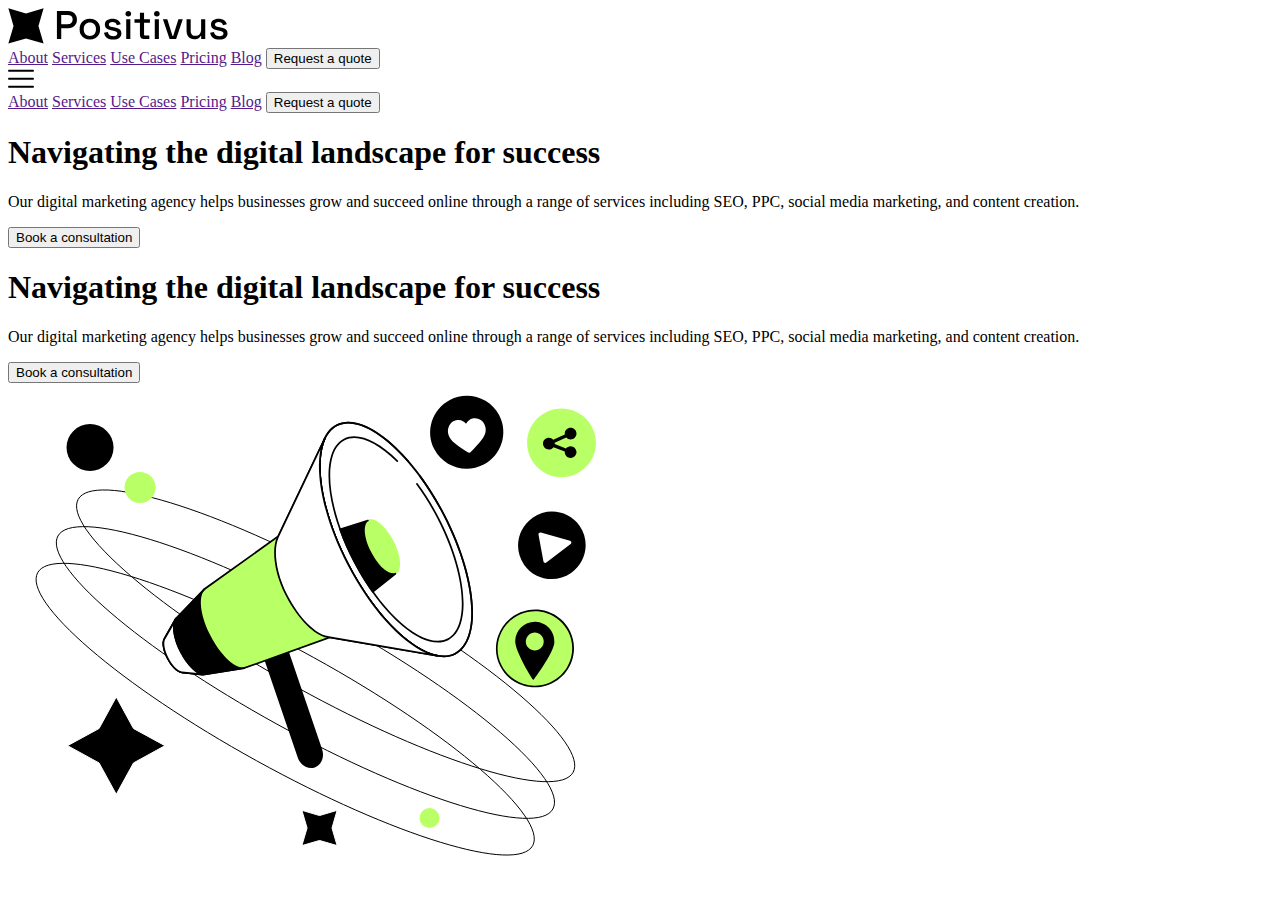
==== positivus/index.html @ 68addac6 "Initial commit" ====
<!DOCTYPE html>
<html lang="en">

<head>
    <meta charset="UTF-8">
    <meta name="viewport" content="width=device-width, initial-scale=1.0">
    <title>Positivus</title>
    <link rel="preconnect" href="https://fonts.googleapis.com">
    <link rel="preconnect" href="https://fonts.gstatic.com" crossorigin>
    <link href="https://fonts.googleapis.com/css2?family=Space+Grotesk:wght@300..700&display=swap" rel="stylesheet">
    <link rel="stylesheet" href="./css/styles.css">
</head>

<body>
    <div class="content">
        <header class="header">
            <img src="./img/positivus-logo-black.svg" alt="positivus-logo-black" class="logo">
            <div class="header__nav hide-sm">
                <a class="header__nav-item" href="">About</a>
                <a class="header__nav-item" href="">Services</a>
                <a class="header__nav-item" href="">Use Cases</a>
                <a class="header__nav-item" href="">Pricing</a>
                <a class="header__nav-item" href="">Blog</a>
                <button class="btn--outlined">Request a quote</button>
            </div>
            <img onclick="toggleMenu()" id="menu-icon" src="./icons/Burger menu icon.svg" class="show-sm icon"
                alt="menu">
            <div class="header__menuitems" id="headerMenuitems">
                <a class="header__nav-item" href="">About</a>
                <a class="header__nav-item" href="">Services</a>
                <a class="header__nav-item" href="">Use Cases</a>
                <a class="header__nav-item" href="">Pricing</a>
                <a class="header__nav-item" href="">Blog</a>
                <button class="btn--outlined">Request a quote</button>
            </div>
        </header>
        <section class="hero show-sm">
            <h1 class="hero__title">Navigating the digital landscape for success</h1>
            <div class="hero__illustration"></div>
            <p class="hero__description">Our digital marketing agency helps businesses grow and succeed online through a
                range of services
                including SEO, PPC, social media marketing, and content creation.</p>
            <button class="btn--filled hero__button">Book a consultation</button>
        </section>
        <div class="hero hide-sm">
            <div class="hero__content">
                <h1 class="hero__title">Navigating the digital landscape for success</h1>
                <p class="hero__description">Our digital marketing agency helps businesses grow and succeed online
                    through a
                    range of services
                    including SEO, PPC, social media marketing, and content creation.</p>
                <button class="btn--filled hero__button">Book a consultation</button>
            </div>
            <img class="hero__illustration-img" src="./img/hero-Illustration.svg" alt="" srcset="">
        </div>
    </div>
    <script src="./js/script.js"></script>
</body>

</html>
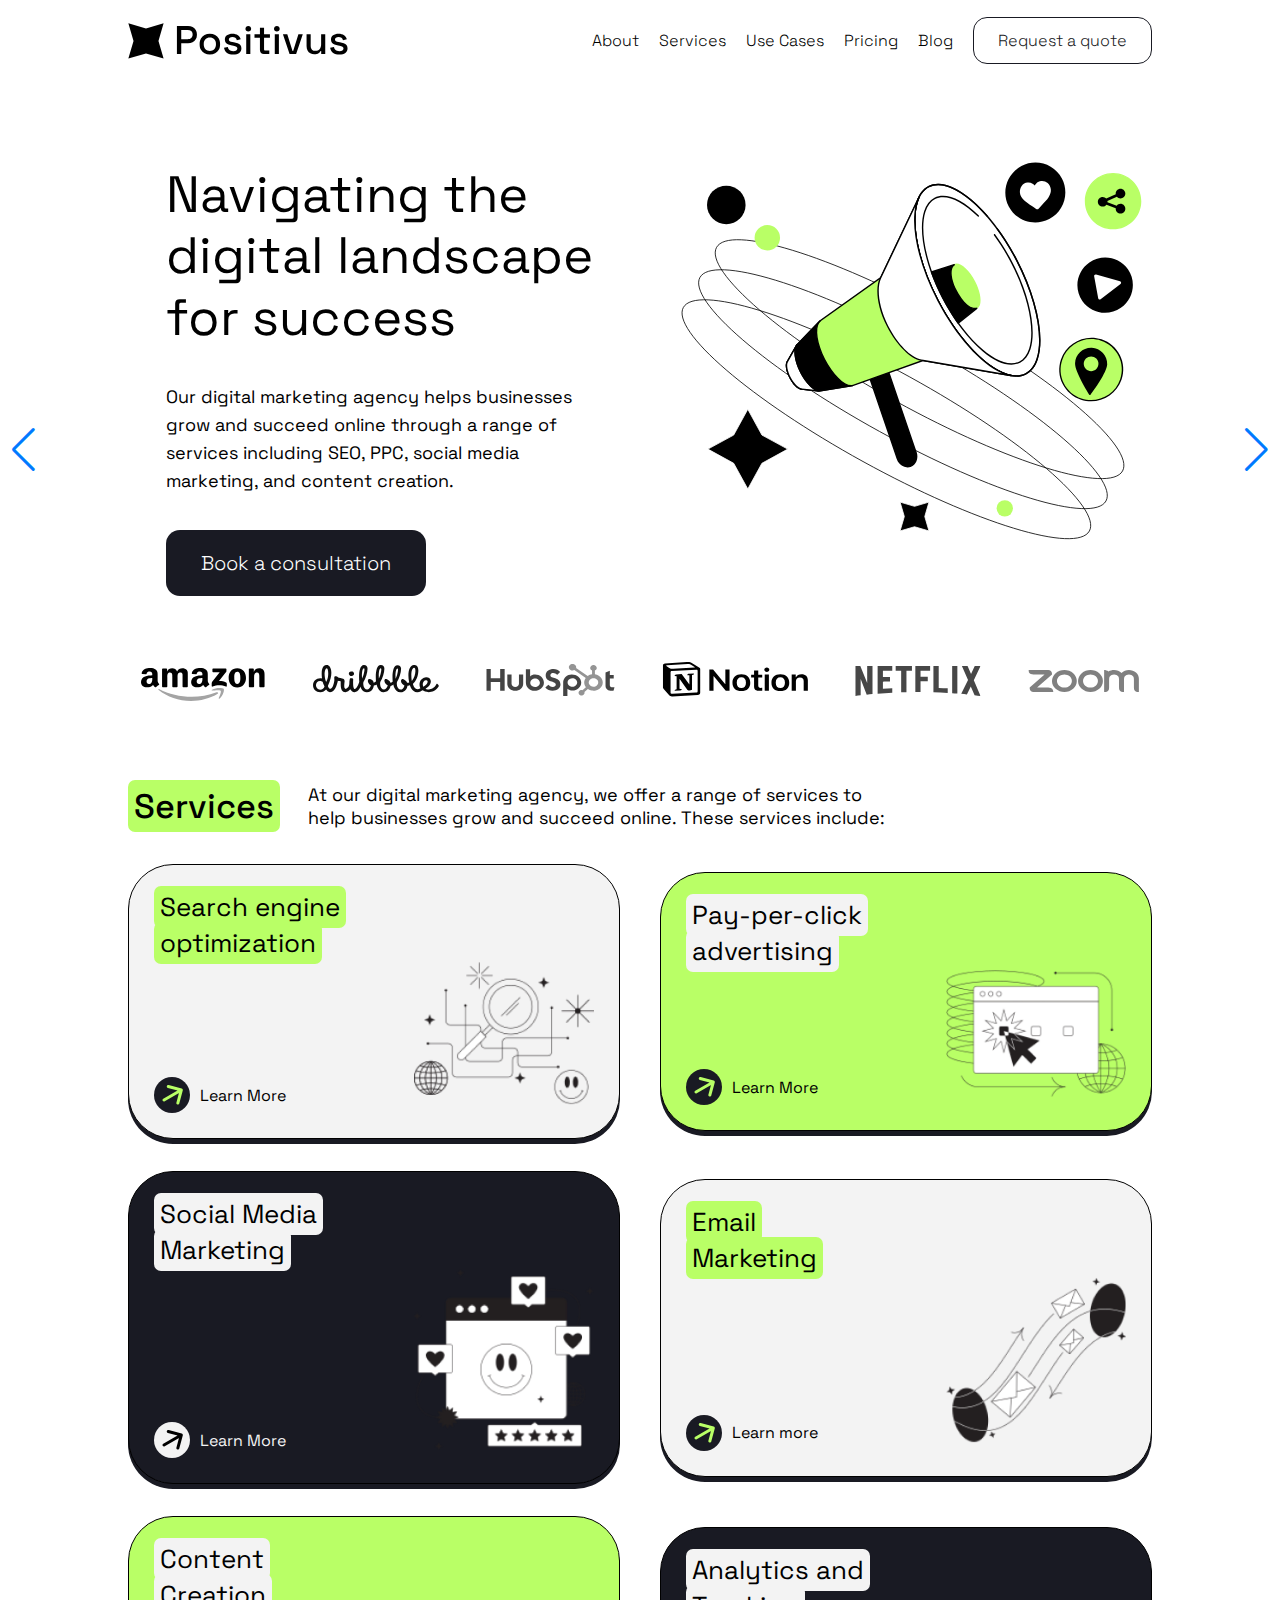
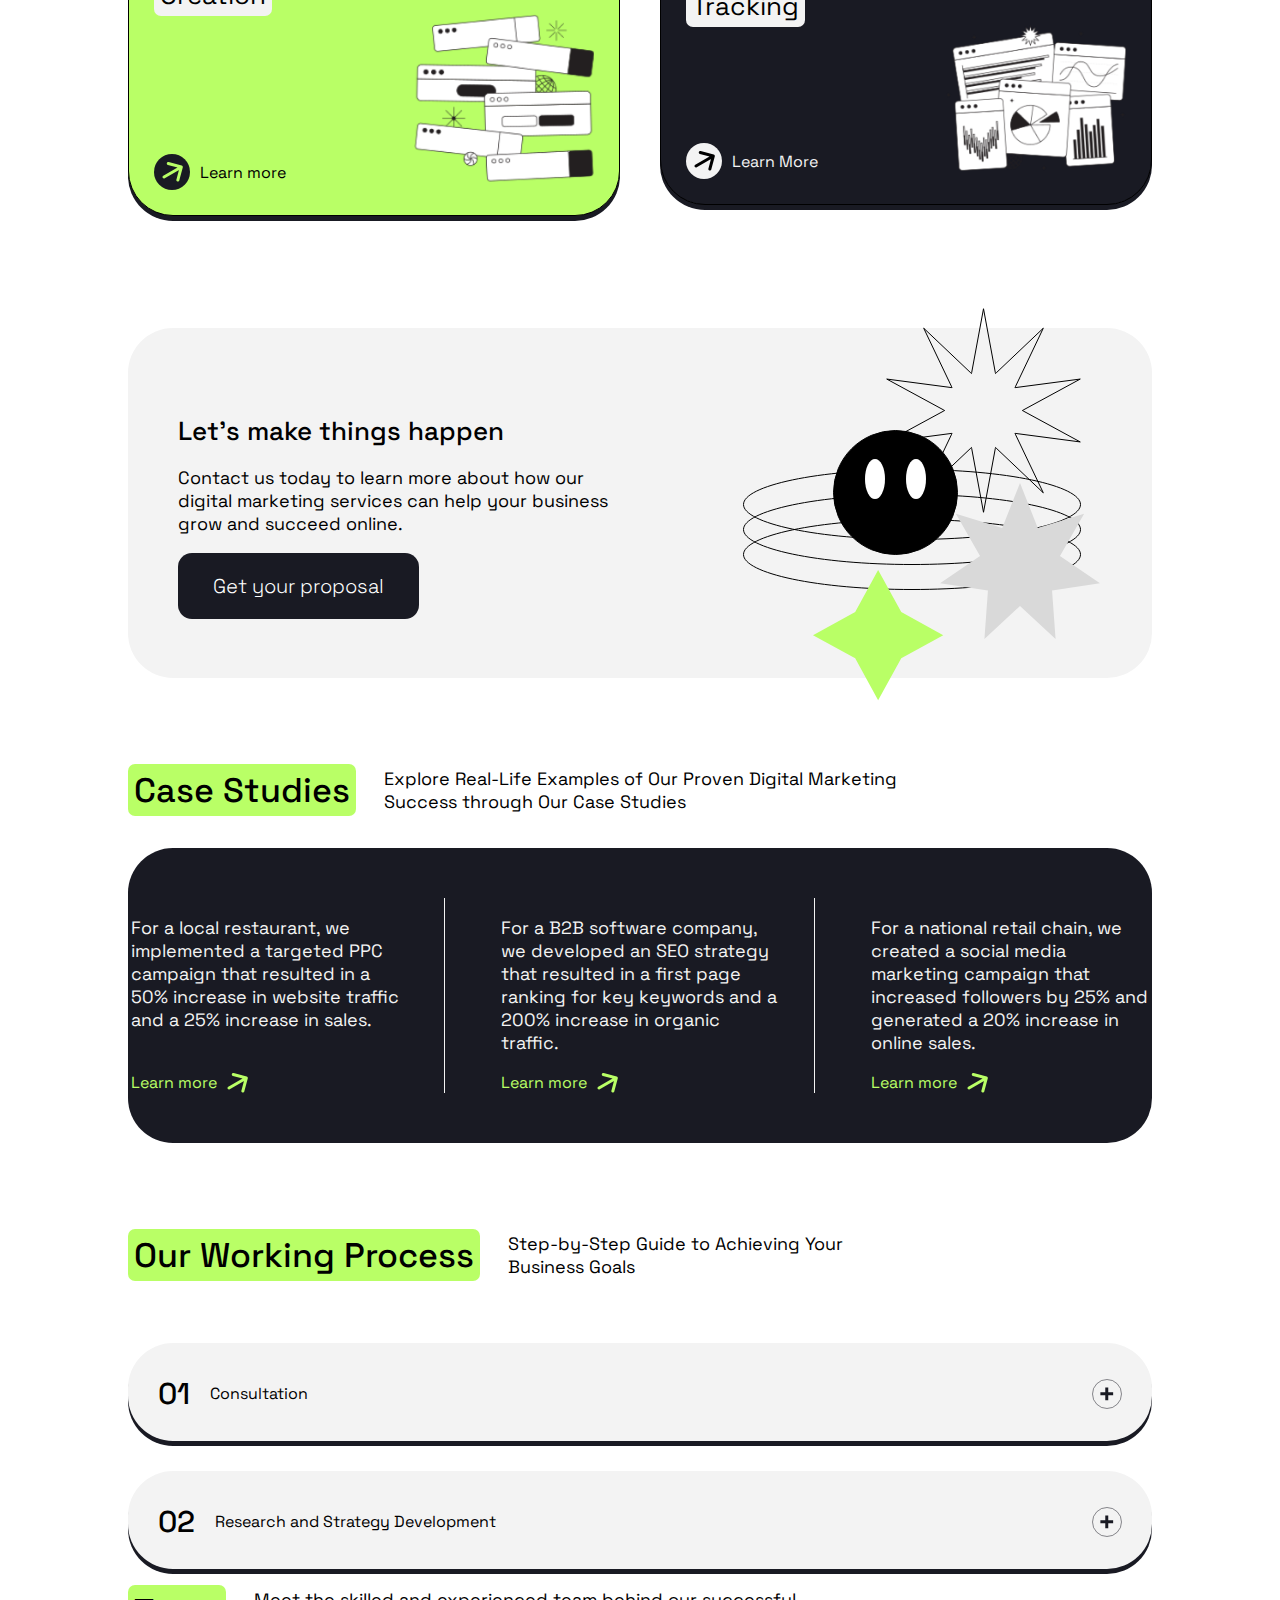
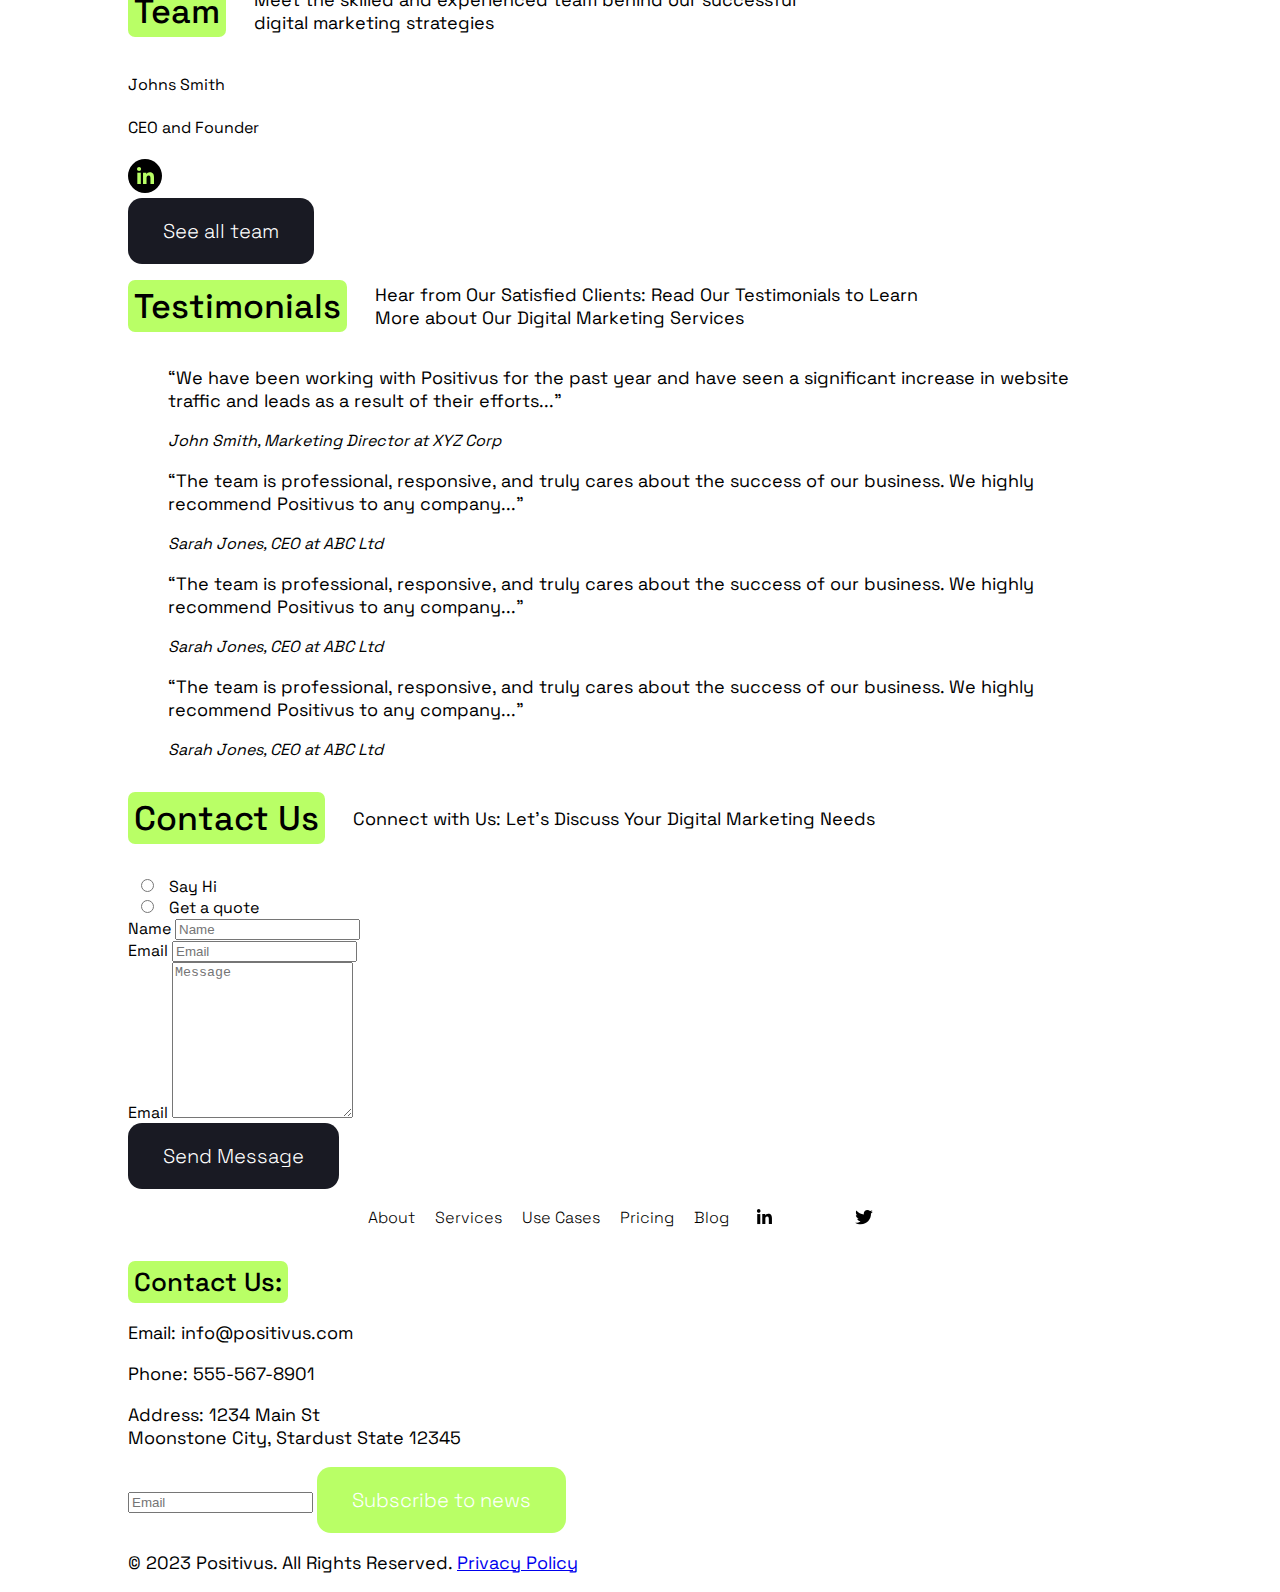
==== commit bfc93b12: "services,proposal, casestudies,working process(start)" ====
--- a/positivus/index.html
+++ b/positivus/index.html
@@ -8,6 +8,8 @@
     <link rel="preconnect" href="https://fonts.googleapis.com">
     <link rel="preconnect" href="https://fonts.gstatic.com" crossorigin>
     <link href="https://fonts.googleapis.com/css2?family=Space+Grotesk:wght@300..700&display=swap" rel="stylesheet">
+    <link rel="stylesheet" href="https://unpkg.com/swiper/swiper-bundle.min.css">
+    <script src="https://unpkg.com/swiper/swiper-bundle.min.js"></script>
     <link rel="stylesheet" href="./css/styles.css">
 </head>
 
@@ -42,7 +44,7 @@
                 including SEO, PPC, social media marketing, and content creation.</p>
             <button class="btn--filled hero__button">Book a consultation</button>
         </section>
-        <div class="hero hide-sm">
+        <section class="hero hide-sm">
             <div class="hero__content">
                 <h1 class="hero__title">Navigating the digital landscape for success</h1>
                 <p class="hero__description">Our digital marketing agency helps businesses grow and succeed online
@@ -52,9 +54,347 @@
                 <button class="btn--filled hero__button">Book a consultation</button>
             </div>
             <img class="hero__illustration-img" src="./img/hero-Illustration.svg" alt="" srcset="">
-        </div>
+        </section>
+        <section class="companylogos">
+            <img class="companylogos__img" src="./img/Company logo amazon.svg" alt="">
+            <img class="companylogos__img" src="./img/Company logo dribble.svg" alt="">
+            <img class="companylogos__img" src="./img/Company logo hubspot.svg" alt="">
+            <img class="companylogos__img" src="./img/Company logo notion.svg" alt="">
+            <img class="companylogos__img" src="./img/Company logo netflix.svg" alt="">
+            <img class="companylogos__img" src="./img/Company logo zoom.svg" alt="">
+        </section>
+        <section class="services">
+            <div class="section__intro">
+                <h2 class="highlighter bg-neon-green">Services</h2>
+                <p class="section__description">At our digital marketing agency, we offer a range of services to help
+                    businesses grow and succeed online. These services include:</p>
+            </div>
+            <div class="service__card-list">
+                <div class="service__card bg-light-grey">
+                    <h3 class="service__card-title">
+                        <span class="highlighter bg-neon-green">Search engine </span>
+                    </h3>
+                    <h3 class="service__card-title">
+                        <span class="highlighter bg-neon-green">optimization</span>
+                    </h3>
+                    <div class="service__card-learnmore">
+                        <div class="icon arrow-icon bg-dark-grey"><img src="./icons/arrow-icon--neongreen.svg" alt="">
+                        </div>
+                        <div class="hide-sm">Learn More</div>
+                    </div>
+                    <img class="service__card-illustration" src="./img/illustration1.png" alt="service illustration 1">
+
+                </div>
+                <div class="service__card bg-neon-green">
+                    <h3 class="service__card-title">
+                        <span class="highlighter bg-light-grey">Pay-per-click</span>
+                    </h3>
+                    <h3 class="service__card-title">
+                        <span class="highlighter bg-light-grey">advertising</span>
+                    </h3>
+                    <div class="service__card-learnmore">
+                        <div class="icon arrow-icon bg-dark-grey"><img src="./icons/arrow-icon--neongreen.svg" alt="">
+                        </div>
+                        <div class="hide-sm">Learn More</div>
+                    </div>
+                    <img class="service__card-illustration" src="./img/illustration2.png" alt="service illustration 1">
+
+                </div>
+                <div class="service__card bg-dark-grey">
+                    <h3 class="service__card-title">
+                        <span class="highlighter bg-light-grey">Social Media</span>
+                    </h3>
+                    <h3 class="service__card-title">
+                        <span class="highlighter bg-light-grey">Marketing</span>
+                    </h3>
+                    <div class="service__card-learnmore">
+                        <div class="icon arrow-icon bg-light-grey"><img src="./icons/arrow-icon--black.svg" alt="">
+                        </div>
+                        <div style="color: #F3F3F3" class="hide-sm">Learn More</div>
+                    </div>
+                    <img class="service__card-illustration" src="./img/illustration3.png" alt="service illustration 1">
+
+                </div>
+                <div class="service__card bg-light-grey">
+                    <h3 class="service__card-title">
+                        <span class="highlighter bg-neon-green">Email</span>
+                    </h3>
+                    <h3 class="service__card-title">
+                        <span class="highlighter bg-neon-green">Marketing</span>
+                    </h3>
+                    <div class="service__card-learnmore">
+                        <div class="icon arrow-icon bg-dark-grey"><img src="./icons/arrow-icon--neongreen.svg" alt="">
+                        </div>
+                        <div class="sm-hide">Learn more</div>
+                    </div>
+                    <img class="service__card-illustration" src="./img/illustration4.png" alt="service illustration 1">
+
+                </div>
+                <div class="service__card bg-neon-green">
+                    <h3 class="service__card-title">
+                        <span class="highlighter bg-light-grey">Content</span>
+                    </h3>
+                    <h3 class="service__card-title">
+                        <span class="highlighter bg-light-grey">Creation</span>
+                    </h3>
+                    <div class="service__card-learnmore">
+                        <div class="icon arrow-icon bg-dark-grey"><img src="./icons/arrow-icon--neongreen.svg" alt="">
+                        </div>
+                        <div class="hide-sm">Learn more</div>
+                    </div>
+                    <img class="service__card-illustration" src="./img/illustration5.png" alt="service illustration 1">
+
+                </div>
+                <div class="service__card bg-dark-grey">
+                    <h3 class="service__card-title">
+                        <span class="highlighter bg-light-grey">Analytics and</span>
+                    </h3>
+                    <h3 class="service__card-title">
+                        <span class="highlighter bg-light-grey">Tracking</span>
+                    </h3>
+                    <div class="service__card-learnmore">
+                        <div class="icon arrow-icon bg-light-grey"><img src="./icons/arrow-icon--black.svg" alt="">
+                        </div>
+                        <span class="hide-sm" style="color: #F3F3F3">Learn More</span>
+                    </div>
+                    <img class="service__card-illustration" src="./img/illustration6.png" alt="service illustration 1">
+
+                </div>
+            </div>
+
+        </section>
+        <section class="proposal">
+            <div class="proposal__content">
+                <h3 style="margin-bottom: 0rem;">Let’s make things happen</h3>
+                <p>Contact us today to learn more about how our digital marketing services can help your business grow
+                    and
+                    succeed online.</p>
+                <button class="btn--filled">Get your proposal</button>
+            </div>
+
+            <img src="./img/letsmakethingshappen.svg" alt="" class="hide-sm">
+        </section>
+        <section class="casestudies">
+            <div class="section__intro">
+                <h2 class="highlighter bg-neon-green">Case Studies</h2>
+                <p class="section__description">Explore Real-Life Examples of Our Proven Digital Marketing Success
+                    through Our Case Studies</p>
+            </div>
+            <div class="casestudies__list">
+                <div class="casestudies__card">
+                    <p class="casestudies__card-description">For a local restaurant, we implemented a targeted PPC
+                        campaign that resulted in a 50% increase in
+                        website traffic and a 25% increase in sales.</p>
+                    <div class="casestudies__card-learnmore">
+                        <div>Learn more</div>
+                        <img src="./icons/arrow-icon--neongreen.svg" alt="arrow">
+                    </div>
+                </div>
+                <div class="casestudies__card">
+                    <p class="casestudies__card-description">For a B2B software company, we developed an SEO strategy
+                        that resulted in a first page ranking
+                        for key keywords and a 200% increase in organic traffic.</p>
+                    <div class="casestudies__card-learnmore">
+                        <div>Learn more</div>
+                        <img src="./icons/arrow-icon--neongreen.svg" alt="arrow">
+                    </div>
+                </div>
+                <div class="casestudies__card" style="border-right: 0px;">
+                    <p class="casestudies__card-description">For a national retail chain, we created a social media
+                        marketing campaign that increased
+                        followers by 25% and generated a 20% increase in online sales.</p>
+                    <div class="casestudies__card-learnmore">
+                        <div>Learn more</div>
+                        <img src="./icons/arrow-icon--neongreen.svg" alt="arrow">
+                    </div>
+                </div>
+            </div>
+        </section>
+        <section class="workingprocess">
+            <div class="section__intro">
+                <h2 class="highlighter bg-neon-green">Our Working Process </h2>
+                <p class="section__description" style="max-width: 400px;">Step-by-Step Guide to Achieving Your Business
+                    Goals</p>
+            </div>
+            <div class="workingprocess__card">
+                <div class="workingprocess__card-header">
+                    <h4><span class="workingprocess__index">01</span> Consultation</h4>
+                    <img class="workingprocess__card-icon" src="./icons/plus-icon.svg" alt="">
+                </div>
+                <div class="workingprocess__card-body">
+                    During the initial consultation, we will discuss your business goals and objectives, target
+                    audience, and current marketing efforts. This will allow us to understand your needs and tailor our
+                    services to best fit your requirements.
+                </div>
+            </div>
+            <div class="workingprocess__card">
+                <div class="workingprocess__card-header">
+                    <h4><span class="workingprocess__index">02</span> Research and Strategy Development</h4>
+                    <img class="workingprocess__card-icon" src="./icons/plus-icon.svg" alt="">
+                </div>
+                <div class="workingprocess__card-body">
+                    During the initial consultation, we will discuss your business goals and objectives, target
+                    audience, and current marketing efforts. This will allow us to understand your needs and tailor our
+                    services to best fit your requirements.
+                </div>
+            </div>
+        </section>
+        <section class="team">
+            <div class="section__intro">
+                <h2 class="highlighter bg-neon-green">Team</h2>
+                <p class="section__description">Meet the skilled and experienced team behind our successful digital
+                    marketing strategies</p>
+            </div>
+            <div class="team__list">
+                <div class="team__card">
+                    <div class="team__card-header">
+                        <div class="team__card-profilepic"></div>
+                        <div class="team__card-profile-details">
+                            <h4><strong>Johns Smith</strong></h4>
+                            <h4>CEO and Founder</h4>
+                        </div>
+                        <div class="icon">
+                            <img src="./icons/team-linkedin-icon.svg" alt="">
+                        </div>
+                    </div>
+                </div>
+            </div>
+            <button class="btn--filled">See all team</button>
+        </section>
+        <section class="testimonials">
+            <div class="section__intro">
+                <h2 class="highlighter bg-neon-green">Testimonials</h2>
+                <p class="section__description">Hear from Our Satisfied Clients: Read Our Testimonials to Learn More
+                    about Our Digital Marketing Services</p>
+            </div>
+            <div class="swiper-container">
+                <div class="swipper-wrapper">
+                    <div class="testimonial-slide">
+                        <blockquote class="testimonial">
+                            <p>“We have been working with Positivus for the past year and have seen a significant
+                                increase
+                                in website traffic and leads as a result of their efforts...”</p>
+                            <cite>
+                                <span class="name">John Smith</span>,
+                                <span class="position">Marketing Director at XYZ Corp</span>
+                            </cite>
+                        </blockquote>
+                        <div class="testimonial-slide">
+                            <blockquote class="testimonial">
+                                <p>“The team is professional, responsive, and truly cares about the success of our
+                                    business.
+                                    We highly recommend Positivus to any company...”</p>
+                                <cite>
+                                    <span class="name">Sarah Jones</span>,
+                                    <span class="position">CEO at ABC Ltd</span>
+                                </cite>
+                            </blockquote>
+                        </div>
+
+                    </div>
+                    <div class="testimonial-slide">
+                        <blockquote class="testimonial">
+                            <p>“The team is professional, responsive, and truly cares about the success of our business.
+                                We
+                                highly recommend Positivus to any company...”</p>
+                            <cite>
+                                <span class="name">Sarah Jones</span>,
+                                <span class="position">CEO at ABC Ltd</span>
+                            </cite>
+                        </blockquote>
+                    </div>
+                    <div class="testimonial-slide">
+                        <blockquote class="testimonial">
+                            <p>“The team is professional, responsive, and truly cares about the success of our business.
+                                We
+                                highly recommend Positivus to any company...”</p>
+                            <cite>
+                                <span class="name">Sarah Jones</span>,
+                                <span class="position">CEO at ABC Ltd</span>
+                            </cite>
+                        </blockquote>
+                    </div>
+                </div>
+                <div class="swiper-pagination"></div>
+                <div class="swiper-button-next"></div>
+                <div class="swiper-button-prev"></div>
+
+            </div>
+        </section>
+        <section class="contact">
+            <div class="section__intro">
+                <h2 class="highlighter bg-neon-green">Contact Us</h2>
+                <p class="section__description">Connect with Us: Let's Discuss Your Digital Marketing Needs</p>
+            </div>
+            <div class="contact__form">
+                <form>
+                    <div class="flex-row">
+                        <div>
+                              <input type="radio" id="sayhi" name="sayhi" value="sayhi">
+                              <label for="sayhi">Say Hi</label>
+                        </div>
+                        <div>
+                              <input type="radio" id="quote" name="quote" value="quote">
+                              <label for="quote">Get a quote</label>
+                        </div>
+                    </div>
+                    <div class="form-group">
+                        <label for="name">Name</label>
+                        <input type="text" class="form-control" id="name" placeholder="Name">
+                    </div>
+                    <div class="form-group">
+                        <label for="email">Email</label>
+                        <input type="email" class="form-control" id="email" placeholder="Email">
+                    </div>
+                    <div class="form-group">
+                        <label for="message">Email</label>
+                        <textarea name="message" id="message" rows="10" placeholder="Message"></textarea>
+                </form>
+            </div>
+            <button class="btn--filled">Send Message</button>
+        </section>
+        <section class="footer">
+            <div class="header__nav">
+                <img src="./img/positivus-logo-white.svg" alt="logo" class="logo">
+                <div class="header__nav hide-sm">
+                    <a class="header__nav-item" href="">About</a>
+                    <a class="header__nav-item" href="">Services</a>
+                    <a class="header__nav-item" href="">Use Cases</a>
+                    <a class="header__nav-item" href="">Pricing</a>
+                    <a class="header__nav-item" href="">Blog</a>
+                </div>
+                <div class="header__nav hide-sm">
+                    <img src="./img/linkedin.svg" alt="linkedin">
+                    <img src="./img/facebook.svg" alt="facebook">
+                    <img src="./img/twitter.svg" alt="twitter">
+                </div>
+            </div>
+            <div class="contact__info">
+                <h3 class="highlighter bg-neon-green">Contact Us:</h3>
+                <p>Email: info@positivus.com</p>
+                <p>Phone: 555-567-8901</p>
+                <p>Address: 1234 Main St <br> Moonstone City, Stardust State 12345</p>
+            </div>
+            <div class="newsletter">
+                <form action="#">
+                    <input type="email" placeholder="Email">
+                    <button class="btn--filled bg-neon-green" type="submit">Subscribe to news</button>
+                </form>
+            </div>
+            <div class="header__nav show-sm">
+                <img src="./img/linkedin.svg" alt="linkedin">
+                <img src="./img/facebook.svg" alt="facebook">
+                <img src="./img/twitter.svg" alt="twitter">
+            </div>
+            <div class="footer__bottom">
+                <p>© 2023 Positivus. All Rights Reserved. <a href="#">Privacy Policy</a></p>
+            </div>
+        </section>
     </div>
     <script src="./js/script.js"></script>
+    <script>
+
+    </script>
 </body>
 
 </html>--- a/positivus/css/styles.css
+++ b/positivus/css/styles.css
@@ -0,0 +1,457 @@
+:root {
+  --light-gray: #F3F3F3;
+  --dark-gray: #191A23;
+  --neon-green: #B9FF66;
+  --black: #000000;
+  --space-small: 6.25rem;
+  --space-medium: 9.125rem;
+  --space-large: 12rem; 
+}
+* {
+  box-sizing: border-box;
+  font-weight: 400;
+}
+html,body {
+  margin: 0;
+  padding: 0;
+  font-size: 16px;
+  display: flex;
+  justify-content: center;
+  font-family: "Space Grotesk", sans-serif;
+  font-optical-sizing: auto;
+  font-style: normal;
+}
+.bg-dark-grey {
+  background-color: var(--dark-gray) !important;
+}
+.bg-neon-green {
+  background-color: var(--neon-green) !important;
+}
+.bg-light-grey {
+  background-color: var(--light-gray) !important;
+}
+
+h1 {
+  font-size: clamp(36px,4vw,60px);
+  font-weight: 400;
+  line-height: 1.2;
+}
+h2 {
+  font-size: clamp(30px, 2.66666vw, 40px);
+  font-weight: 500;
+}
+h3 {
+  font-size: clamp(26px,2vw,30px);
+  font-weight: 500;
+}
+p {
+  font-size: clamp(16px,1.2vw,20px);
+}
+button {
+  padding: 12px 24px;
+  outline: none;
+  font-size: 16px;
+  font-weight: 300;
+  border-radius: 14px;
+  outline: none;
+  border: none;
+  text-align: center;
+  transition: background-color 0.3s ease;
+  font-family: "Space Grotesk", sans-serif;
+  cursor: pointer;
+}
+button:hover {
+  box-shadow: 0 4px 8px rgba(0, 0, 0, 0.2);
+  transform: scale(1.05);
+}
+.btn--filled {
+  background-color: var(--dark-gray);
+  color: #fff;
+}
+.btn--outlined {
+  border: 1.6px solid var(--dark-gray);
+  background: transparent;
+  color: var(--dark-gray);
+}
+.logo {
+  height: 24px;width: 144px;
+}
+.companies__logo {
+  height: 48px;
+}
+.highlighter {
+  border-radius: 7px;
+  padding: 4px 6px;
+  width: fit-content;
+  margin : 1rem 0;
+}
+.show-sm {
+  display: flex !important;
+}
+.hide-sm {
+  display: none !important;
+}
+
+.icon {
+  cursor: pointer;
+}
+
+@media only screen and (min-width: 1024px) {
+  .logo {
+      height: 56px;
+      width: 220px;
+  }
+  .show-sm {
+      display: none !important;
+  }
+  .hide-sm {
+      display: flex !important;
+  }
+  button.btn--filled {
+      padding: 20px 35px;
+      font-size: 20px;
+  }
+
+    p.hero__description {
+      line-height: 28px;
+    }
+    p {
+      font-size: clamp(18px,1.2vw,20px);
+    }
+}
+
+/* Components */
+.content {
+  padding: 0 1.2rem;
+  width: 100vw;
+  overflow-y: hidden;
+  max-width: 1440px;
+  display: flex;
+  flex-direction: column;
+}
+.header {
+  display: flex;
+  justify-content: space-between;
+  align-items: center;
+  padding: .8rem 0;
+}
+.header__menuitems {
+  display: flex;
+  flex-direction: column;
+  gap: 20px;
+  transition: opacity 0.3s ease, transform 0.3s ease;
+}
+#headerMenuitems {
+  display: none;
+  position: absolute;
+  right: 10px;
+  top: calc(1.6rem + 26px);
+  flex-direction: column;
+  width: 300px; 
+  padding: 20px;
+  background-color: white;
+  border-radius: 8px;
+  box-shadow: 0px 8px 16px rgba(0, 0, 0, 0.2);
+  z-index: 1000;
+}
+
+#menu-icon {
+  width: 24px;
+  height: 16px;
+}
+.header__nav {
+  display: flex;
+  gap: 20px;
+  align-items: center;
+  text-decoration: none;
+}
+.header__nav-item {
+  text-decoration: none;
+  color: var(--black);
+  font-weight: 300;
+  cursor: pointer;
+}
+.hero {
+  display: flex;
+  flex-direction: column;
+}
+.hero__illustration {
+  height: 200px;
+  background-image: url('../img/hero-Illustration.svg');
+  background-size: contain;
+  background-repeat: no-repeat;
+  background-position: center;
+  object-fit: cover;
+}
+@media only screen and (min-width: 768px) {
+  .content {
+      padding: 0 10vw;
+  }
+  #headerMenuitems {
+      right: 80px;
+      top: calc(1.6rem + 20px);
+  }
+}
+
+@media only screen and (min-width: 1024px) {
+  .hero.hide-sm {
+      flex-direction: row;
+      padding-left: 3vw;
+      margin-top: 3rem;
+  }
+  .hero__content {
+      width: 50%;
+  }
+  .hero__illustration-img {
+      width: 50%;
+
+  }
+  .hero__title {
+      max-width: 540px;
+      margin-bottom: 35px;
+  }
+  .hero__description {
+      width: 431px;
+      margin-bottom: 35px;
+  }
+  .content {
+      padding: 0 10vw;
+      flex: 1;
+  }
+}
+@media only screen and (min-width: 1600px) {
+  .hero.hide-sm {
+      margin-top: 2rem;
+      padding-left: calc((--space-medium) - 1w);
+      align-items: center;
+  }
+  .content {
+      padding: 0 2vw;
+    }
+    .hero__illustration-img {
+      margin-left: -5%;
+      margin-top: 5%;
+    }
+    .header__nav {
+      gap: 40px;
+    }
+    .hero__illustration-img {
+      height: 515px;
+      width: 602px;
+
+    }
+}
+@media only screen and (min-width: 1900px) {
+  .content {
+      padding: 0 4rem;
+  }
+}
+.companylogos {
+  margin: 60px 0;
+  display: flex;
+  width: 100%;
+  flex-direction: row;
+  justify-content: space-around;
+  flex-wrap: wrap;
+  gap: 20px;
+}
+.companylogos__img {
+  height: 48px;
+  filter: grayscale(100%);
+
+}
+.services {
+  padding-bottom: 10px;
+}
+.section__intro {
+  display: flex;
+  flex-wrap: wrap;
+  justify-content: center;
+  align-items: center;
+}
+.section__description {
+  text-align: center;
+  max-width: 580px;
+}
+.service__card-list {
+  display: flex;
+  flex-direction: column;
+  align-items: center;
+}
+.service__card {
+  border-radius: 45px;
+  border: solid 1px;
+  padding: 25px;
+  display: flex;
+  flex-direction: row;
+  flex-wrap: wrap;
+  align-items: baseline;
+  justify-content: space-between;
+  box-shadow: var(--dark-gray) 0px 5px 0px;
+  margin-bottom: 30px;
+}
+
+.service__card-title {
+  width: 100%;
+  margin: 0;
+  margin-bottom: 2px;
+}
+.service__card-illustration {
+  width: 165px;
+}
+.arrow-icon {
+  height: 36px;
+  width: 36px;
+  border-radius: 50%;
+  display: flex;
+  padding: 12px;
+  align-items: center;
+  justify-content: center;
+
+}
+.service__card-title-container {
+  width: 300px;
+}
+
+@media only screen and (min-width: 1024px) { 
+  .section__intro {
+    display: flex;
+    flex-wrap: nowrap;
+    justify-content: flex-start;
+    align-items: center;
+    gap: 28px;
+    margin-bottom: 1rem;
+  }
+  .section__description {
+    text-align:start;
+  }
+  .service__card-list {
+    display: flex;
+    flex-direction: row;
+    flex-wrap: wrap;
+    gap: 2%;
+    justify-content: space-between;
+
+  }
+  .service__card {
+    width: 48%;
+    margin-bottom: 2rem;
+  }
+  .service__card-illustration {
+    width: 180px;
+  }
+}
+.service__card-learnmore {
+  display: flex;
+  align-items: center;
+  gap: 10px;
+}
+.proposal {
+  margin: 70px 0;
+  background-color: var(--light-gray);
+  padding: 50px;
+  border-radius: 45px;
+  display: flex;
+}
+.proposal__content {
+  display: flex;
+  flex-direction: column;
+}
+@media only screen and (min-width: 1024px) {
+  .proposal {
+    max-height: 350px;
+    align-items: center;
+    justify-content: space-between;
+
+  }
+  .proposal__content {
+    align-items: flex-start;
+    width: 50%;
+  }
+}
+.casestudies {
+  max-width: 100%;
+  overflow: hidden;
+}
+.casestudies__list {
+  display: flex;
+  flex-wrap: nowrap; 
+  padding: 50px 0;
+  border-radius: 45px;
+  overflow-y: hidden; 
+  overflow-x: auto;
+  scroll-behavior: smooth; /* Smooth scrolling behavior when scrolling */
+  gap: 20px; 
+  width: 100%;
+}
+.casestudies__card {
+  border-radius: 45px;
+  background-color: var(--dark-gray);
+  color: var(--light-gray);
+  padding: 28px 36px;
+  width: 90%;
+  white-space: normal;
+  flex: 0 0 auto; 
+  max-width: 350px; 
+}
+.casestudies__card-description {
+  width: 100%;
+  word-wrap: break-word;
+}
+.casestudies__card-learnmore {
+  display: flex;
+  color: var(--neon-green);
+  gap: 10px;
+  align-items: center;
+}
+@media only screen and (min-width: 1024px) {
+  .casestudies__list {
+    background-color: var(--dark-gray);
+    justify-content: center;
+    margin-bottom: 70px;
+  }
+  .casestudies__card {
+    padding-top: 0;
+    padding-bottom: 0;
+    border-radius: 0;
+    border-right: 1px solid var(--light-gray);
+  }
+  .casestudies__card-description {
+    height: 138px;
+  }
+}
+.workingprocess {
+  display: flex;
+  flex-direction: column;
+  gap: 30px;
+}
+.workingprocess__card {
+  border-radius: 45px;
+  height: 98px;
+  overflow-y: hidden;
+  background-color: var(--light-gray);
+  box-shadow: var(--dark-gray) 0px 5px 0px;
+  padding: 30px;
+  justify-content: flex-start;
+}
+.workingprocess__card-header {
+  margin-top: -20px;
+  margin-bottom: 20px;
+  display: flex;
+  justify-content: space-between;
+  align-items: center;
+}
+.workingprocess__card-header h4 {
+  display: flex;
+  flex-direction: row;
+  align-items: center;
+  gap: 20px;
+}
+.workingprocess__index {
+  font-size: 30px;
+  font-weight: 500;
+}
+.workingprocess__card-icon {
+  height: 30px;
+  width: 30px;
+}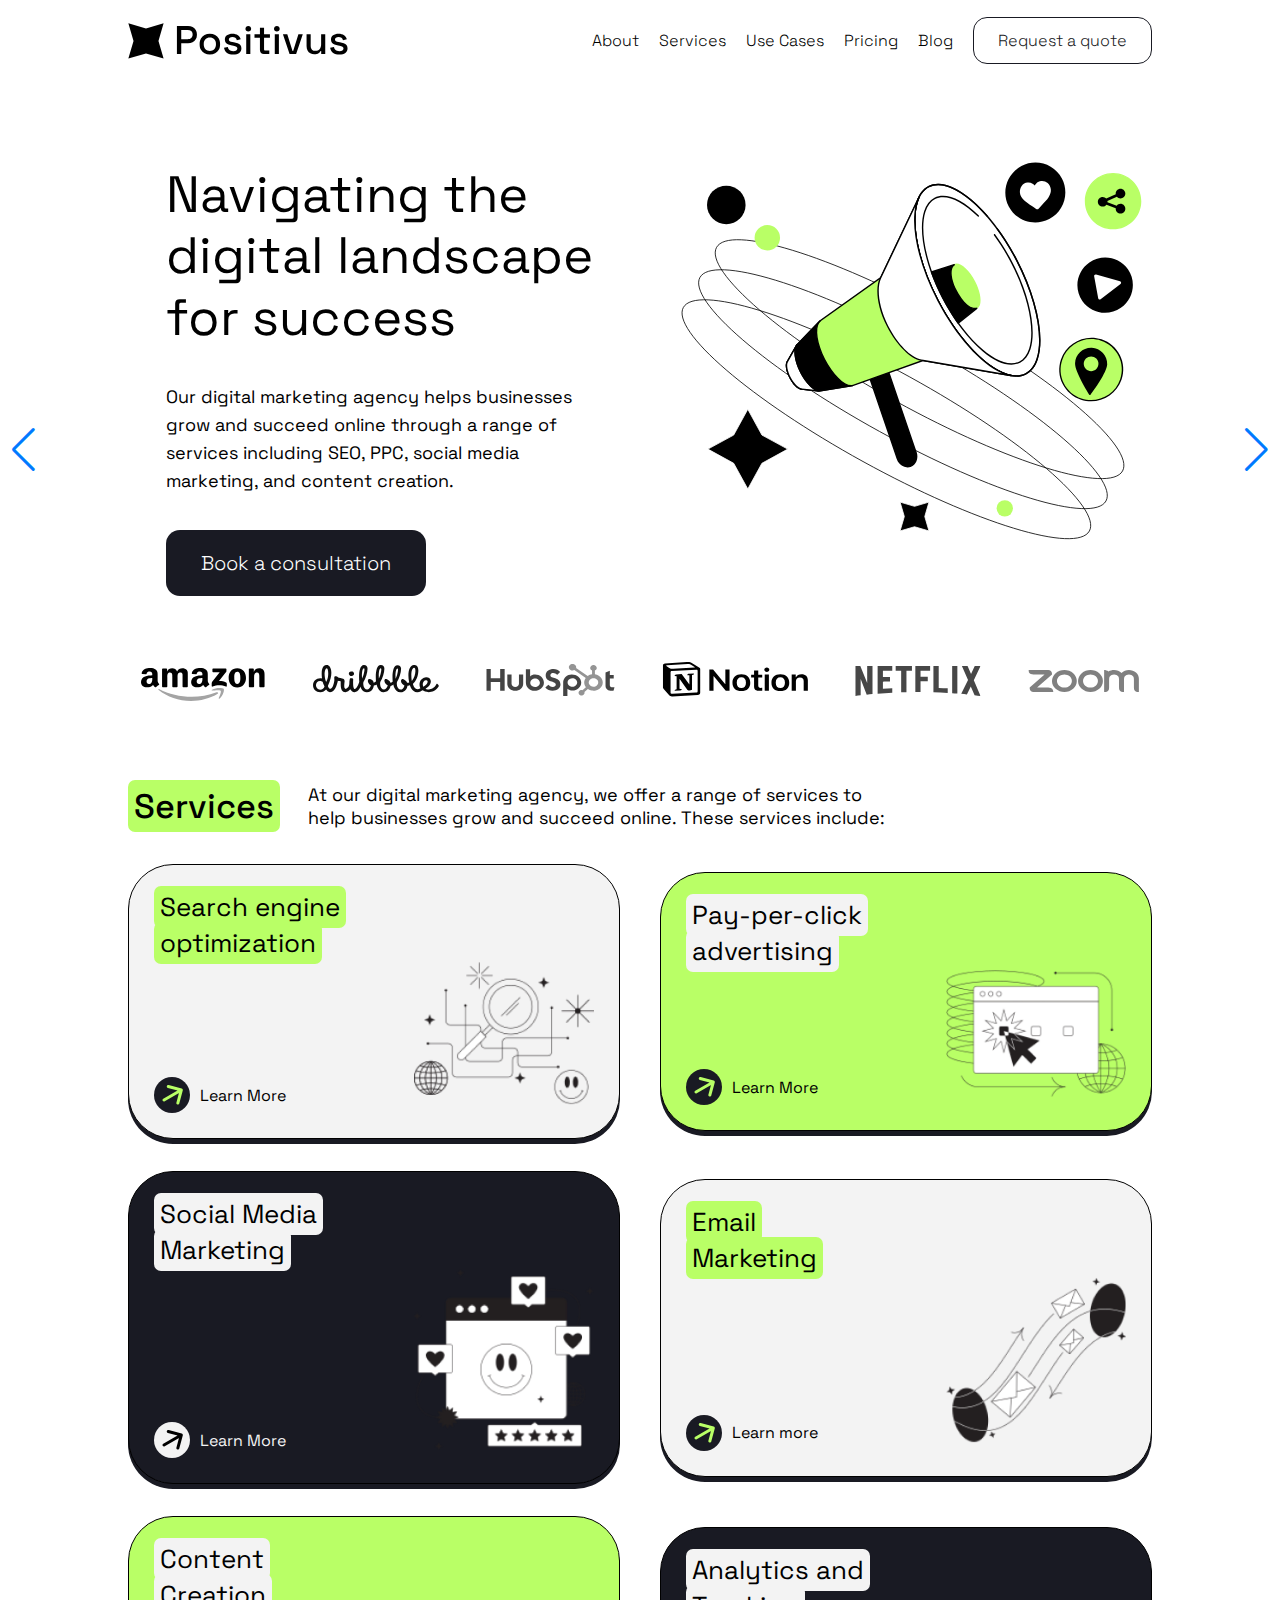
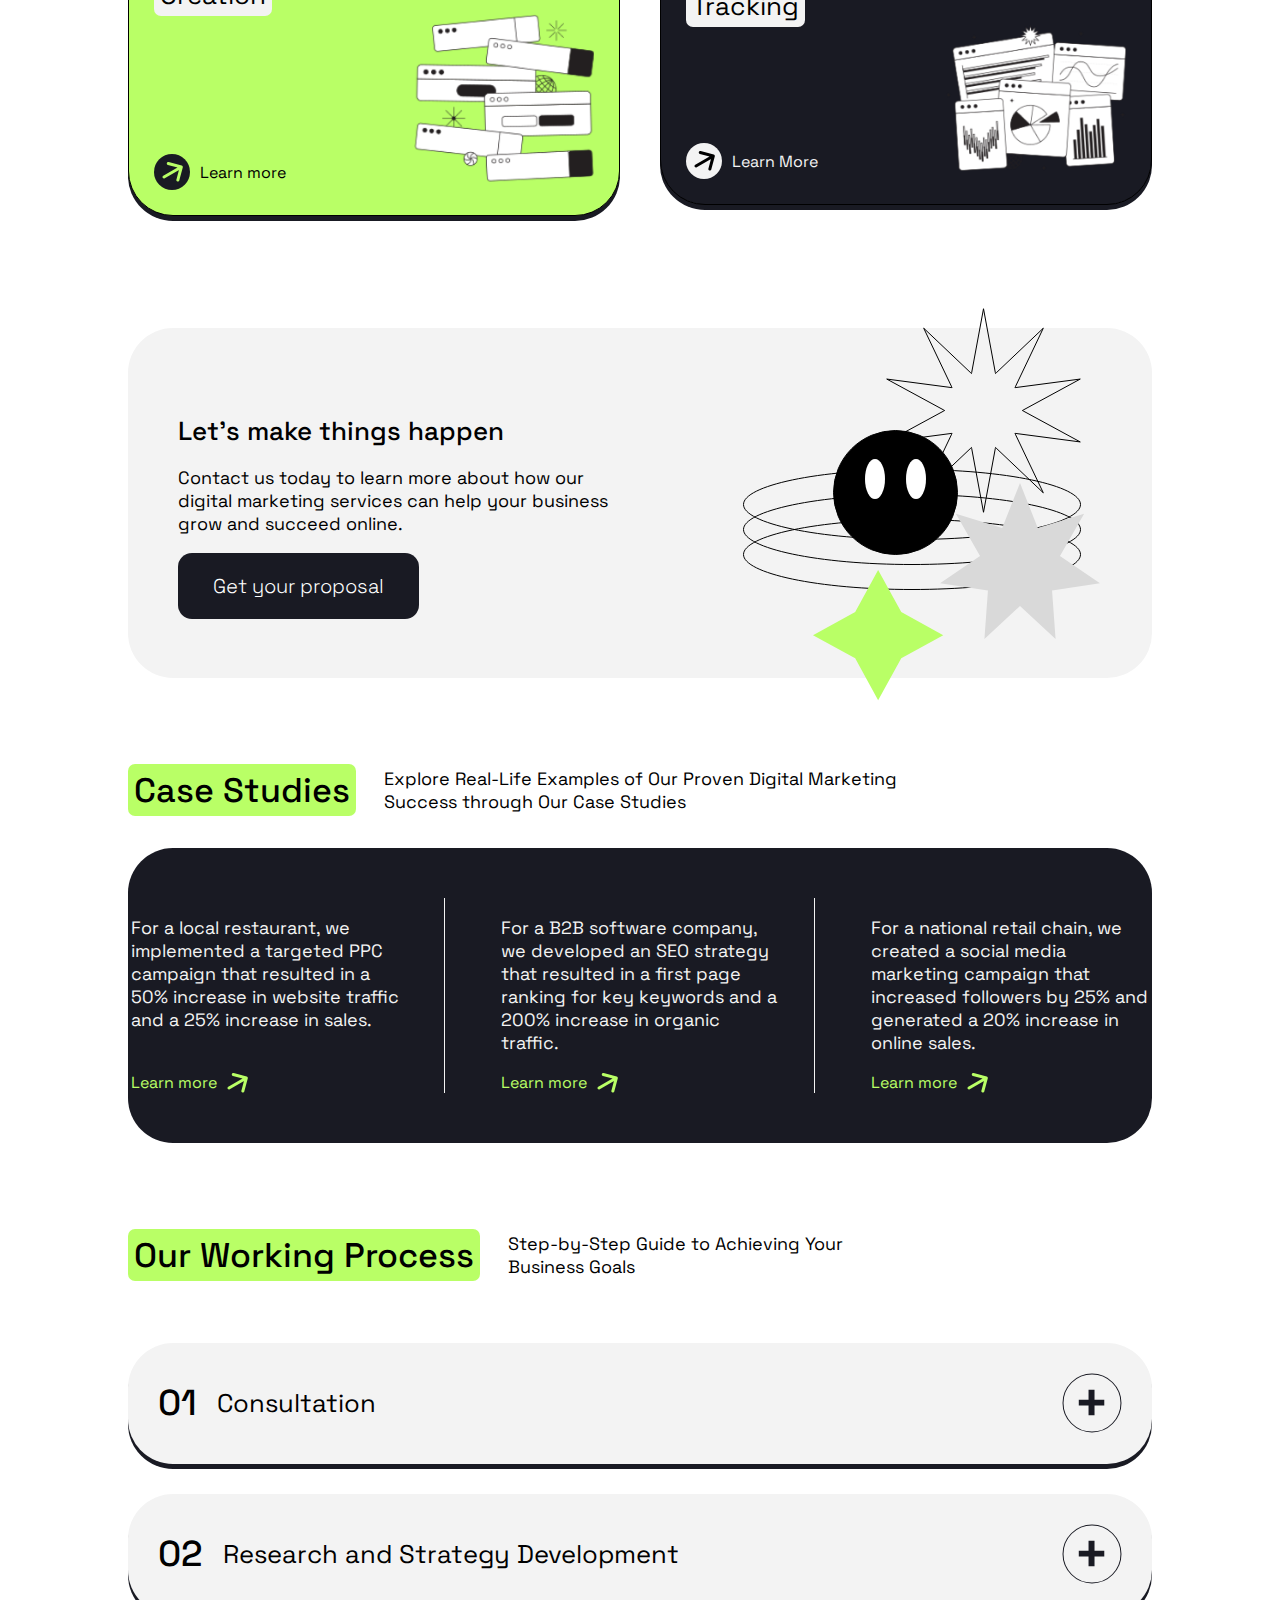
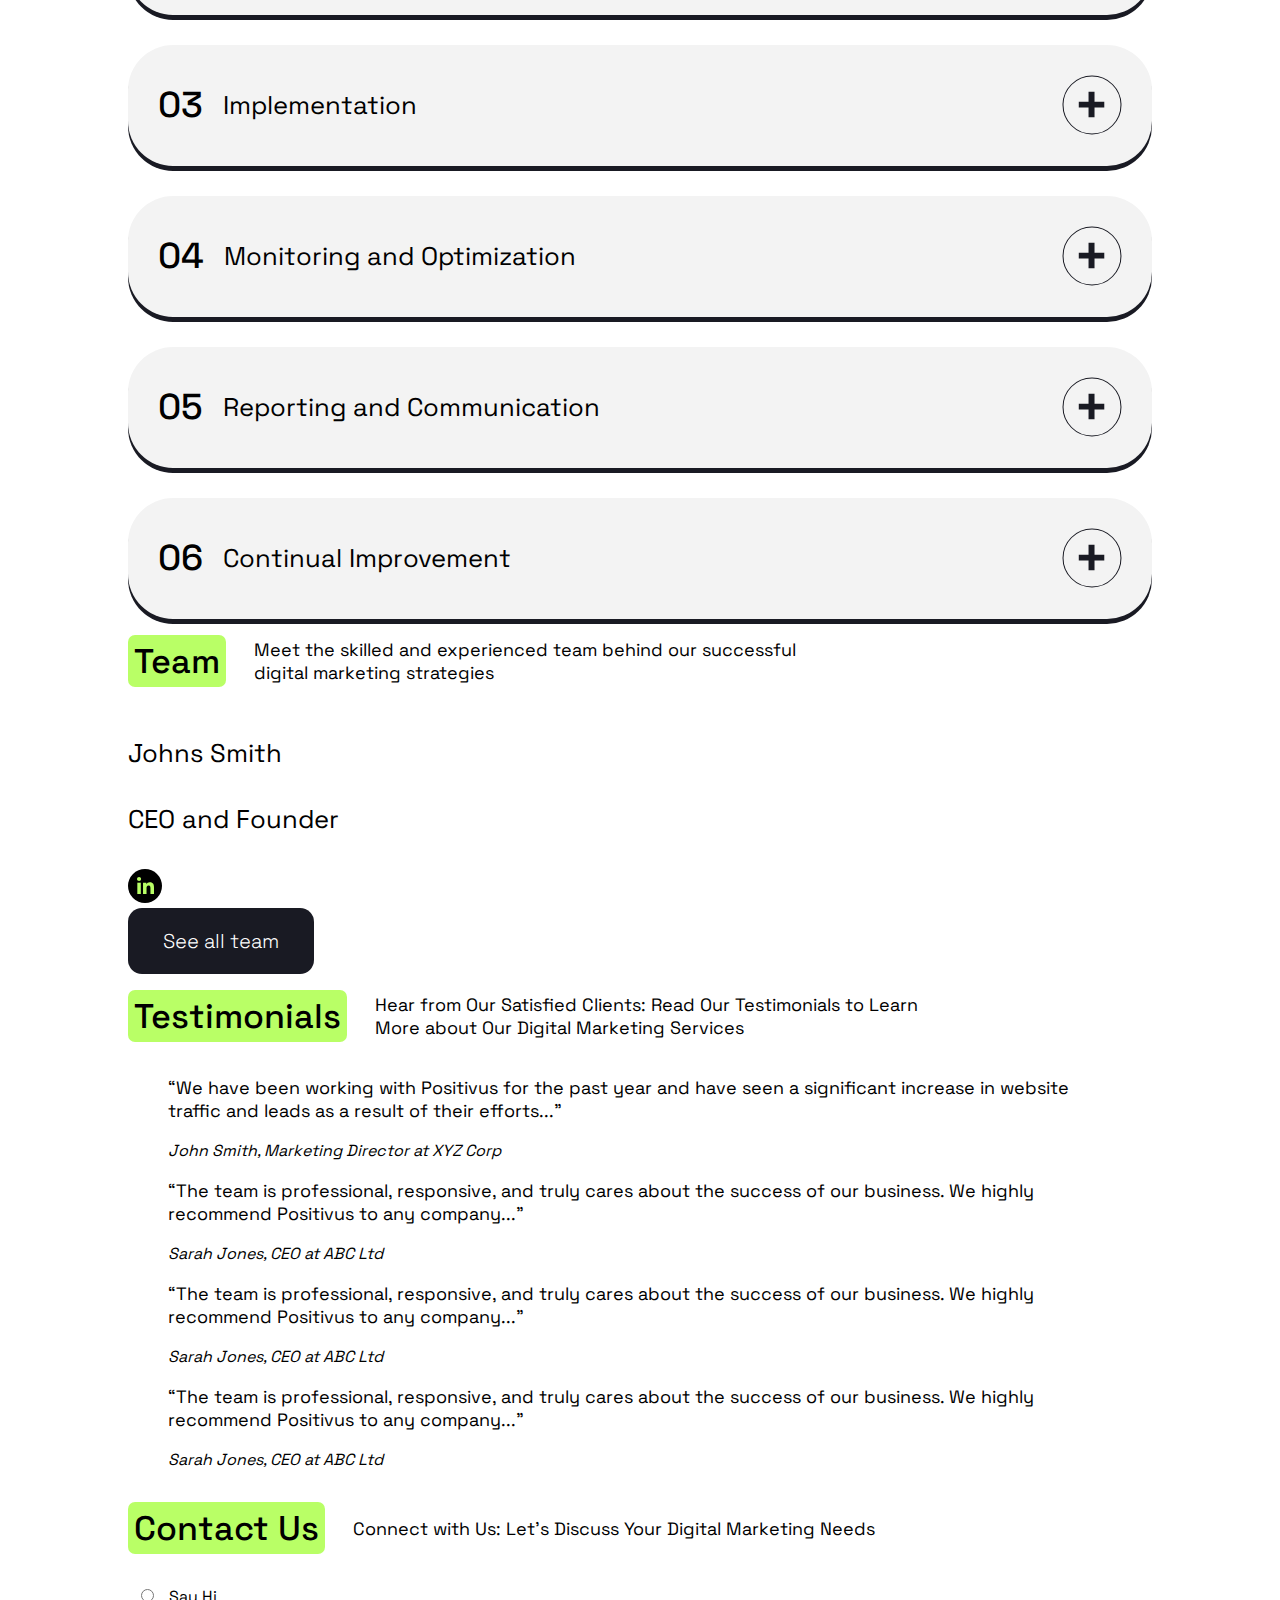
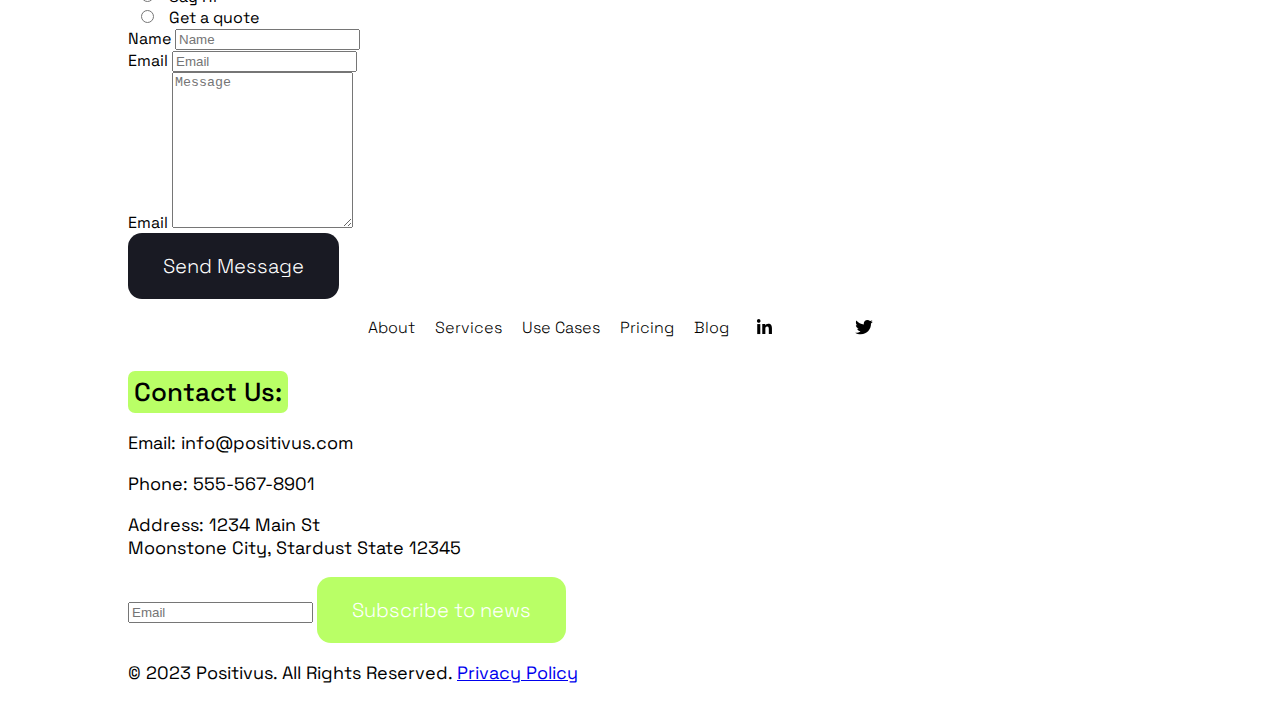
==== commit 95e6e756: "working process completed" ====
--- a/positivus/index.html
+++ b/positivus/index.html
@@ -216,28 +216,79 @@
                 <p class="section__description" style="max-width: 400px;">Step-by-Step Guide to Achieving Your Business
                     Goals</p>
             </div>
-            <div class="workingprocess__card">
+            <div class="workingprocess__card" id="workingprocesscard1">
                 <div class="workingprocess__card-header">
                     <h4><span class="workingprocess__index">01</span> Consultation</h4>
-                    <img class="workingprocess__card-icon" src="./icons/plus-icon.svg" alt="">
-                </div>
-                <div class="workingprocess__card-body">
-                    During the initial consultation, we will discuss your business goals and objectives, target
-                    audience, and current marketing efforts. This will allow us to understand your needs and tailor our
-                    services to best fit your requirements.
-                </div>
-            </div>
-            <div class="workingprocess__card">
+                    <img id="icon1" onclick="toggleExpand(event, 'workingprocesscard1', 'icon1')"
+                        class="workingprocess__card-icon" src="./icons/plus-icon.svg" alt="plus">
+                </div>
+                <div class="workingprocess__card-body">
+                    During the initial consultation, we will discuss your business goals and objectives, target
+                    audience, and current marketing efforts. This will allow us to understand your needs and tailor our
+                    services to best fit your requirements.
+                </div>
+            </div>
+            <div class="workingprocess__card" id="workingprocesscard2">
                 <div class="workingprocess__card-header">
                     <h4><span class="workingprocess__index">02</span> Research and Strategy Development</h4>
-                    <img class="workingprocess__card-icon" src="./icons/plus-icon.svg" alt="">
-                </div>
-                <div class="workingprocess__card-body">
-                    During the initial consultation, we will discuss your business goals and objectives, target
-                    audience, and current marketing efforts. This will allow us to understand your needs and tailor our
-                    services to best fit your requirements.
-                </div>
-            </div>
+                    <img id="icon2" onclick="toggleExpand(event, 'workingprocesscard2', 'icon2')"
+                        class="workingprocess__card-icon" src="./icons/plus-icon.svg" alt="plus">
+                </div>
+                <div class="workingprocess__card-body">
+                    During the initial consultation, we will discuss your business goals and objectives, target
+                    audience, and current marketing efforts. This will allow us to understand your needs and tailor our
+                    services to best fit your requirements.
+                </div>
+            </div>
+            <div class="workingprocess__card" id="workingprocesscard3">
+                <div class="workingprocess__card-header">
+                    <h4><span class="workingprocess__index">03</span> Implementation</h4>
+                    <img id="icon3" onclick="toggleExpand(event, 'workingprocesscard3', 'icon3')"
+                        class="workingprocess__card-icon" src="./icons/plus-icon.svg" alt="plus">
+                </div>
+                <div class="workingprocess__card-body">
+                    During the initial consultation, we will discuss your business goals and objectives, target
+                    audience, and current marketing efforts. This will allow us to understand your needs and tailor our
+                    services to best fit your requirements.
+                </div>
+            </div>
+            <div class="workingprocess__card" id="workingprocesscard4">
+                <div class="workingprocess__card-header">
+                    <h4><span class="workingprocess__index">04</span> Monitoring and Optimization</h4>
+                    <img id="icon4" onclick="toggleExpand(event, 'workingprocesscard4', 'icon4')"
+                        class="workingprocess__card-icon" src="./icons/plus-icon.svg" alt="plus">
+                </div>
+                <div class="workingprocess__card-body">
+                    During the initial consultation, we will discuss your business goals and objectives, target
+                    audience, and current marketing efforts. This will allow us to understand your needs and tailor our
+                    services to best fit your requirements.
+                </div>
+            </div>
+            <div class="workingprocess__card" id="workingprocesscard5">
+                <div class="workingprocess__card-header">
+                    <h4><span class="workingprocess__index">05</span> Reporting and Communication</h4>
+                    <img id="icon5" onclick="toggleExpand(event, 'workingprocesscard5', 'icon5')"
+                        class="workingprocess__card-icon" src="./icons/plus-icon.svg" alt="plus">
+                </div>
+                <div class="workingprocess__card-body">
+                    During the initial consultation, we will discuss your business goals and objectives, target
+                    audience, and current marketing efforts. This will allow us to understand your needs and tailor our
+                    services to best fit your requirements.
+                </div>
+            </div>
+            <div class="workingprocess__card" id="workingprocesscard6">
+                <div class="workingprocess__card-header">
+                    <h4><span class="workingprocess__index">06</span> Continual Improvement</h4>
+                    <img id="icon6" onclick="toggleExpand(event, 'workingprocesscard6', 'icon6')"
+                        class="workingprocess__card-icon" src="./icons/plus-icon.svg" alt="plus">
+                </div>
+                <div class="workingprocess__card-body">
+                    During the initial consultation, we will discuss your business goals and objectives, target
+                    audience, and current marketing efforts. This will allow us to understand your needs and tailor our
+                    services to best fit your requirements.
+                </div>
+            </div>
+
         </section>
         <section class="team">
             <div class="section__intro">
--- a/positivus/css/styles.css
+++ b/positivus/css/styles.css
@@ -43,6 +43,10 @@
 h3 {
   font-size: clamp(26px,2vw,30px);
   font-weight: 500;
+}
+h4 {
+  font-size: clamp(18px,2vw,26px);
+  font-weight: 400;
 }
 p {
   font-size: clamp(16px,1.2vw,20px);
@@ -427,25 +431,26 @@
 }
 .workingprocess__card {
   border-radius: 45px;
-  height: 98px;
   overflow-y: hidden;
   background-color: var(--light-gray);
   box-shadow: var(--dark-gray) 0px 5px 0px;
   padding: 30px;
-  justify-content: flex-start;
+}
+.workingprocess__card.active {
+  background-color: var(--neon-green);
 }
 .workingprocess__card-header {
-  margin-top: -20px;
-  margin-bottom: 20px;
   display: flex;
   justify-content: space-between;
   align-items: center;
+  /* height: 35px; */
 }
 .workingprocess__card-header h4 {
   display: flex;
   flex-direction: row;
   align-items: center;
   gap: 20px;
+  margin: 0;
 }
 .workingprocess__index {
   font-size: 30px;
@@ -454,4 +459,26 @@
 .workingprocess__card-icon {
   height: 30px;
   width: 30px;
+}
+.workingprocess__card-body {
+  max-height: 0;
+  overflow: hidden;
+  transition: max-height .2s ease, border-top .2s ease, padding-top .2s ease;
+  border-top: solid 1px transparent; 
+}
+.workingprocess__card-body.expanded {
+  max-height: 1000px;
+  margin-top: 20px;
+  border-top: solid 1px;
+  padding-top: 20px;
+}
+@media only screen and (min-width: 1024px) {
+  .workingprocess__card-icon {
+    height: 60px;
+    width: 60px;
+  }
+  .workingprocess__index {
+    font-size: 36px;
+    font-weight: 500;
+  }
 }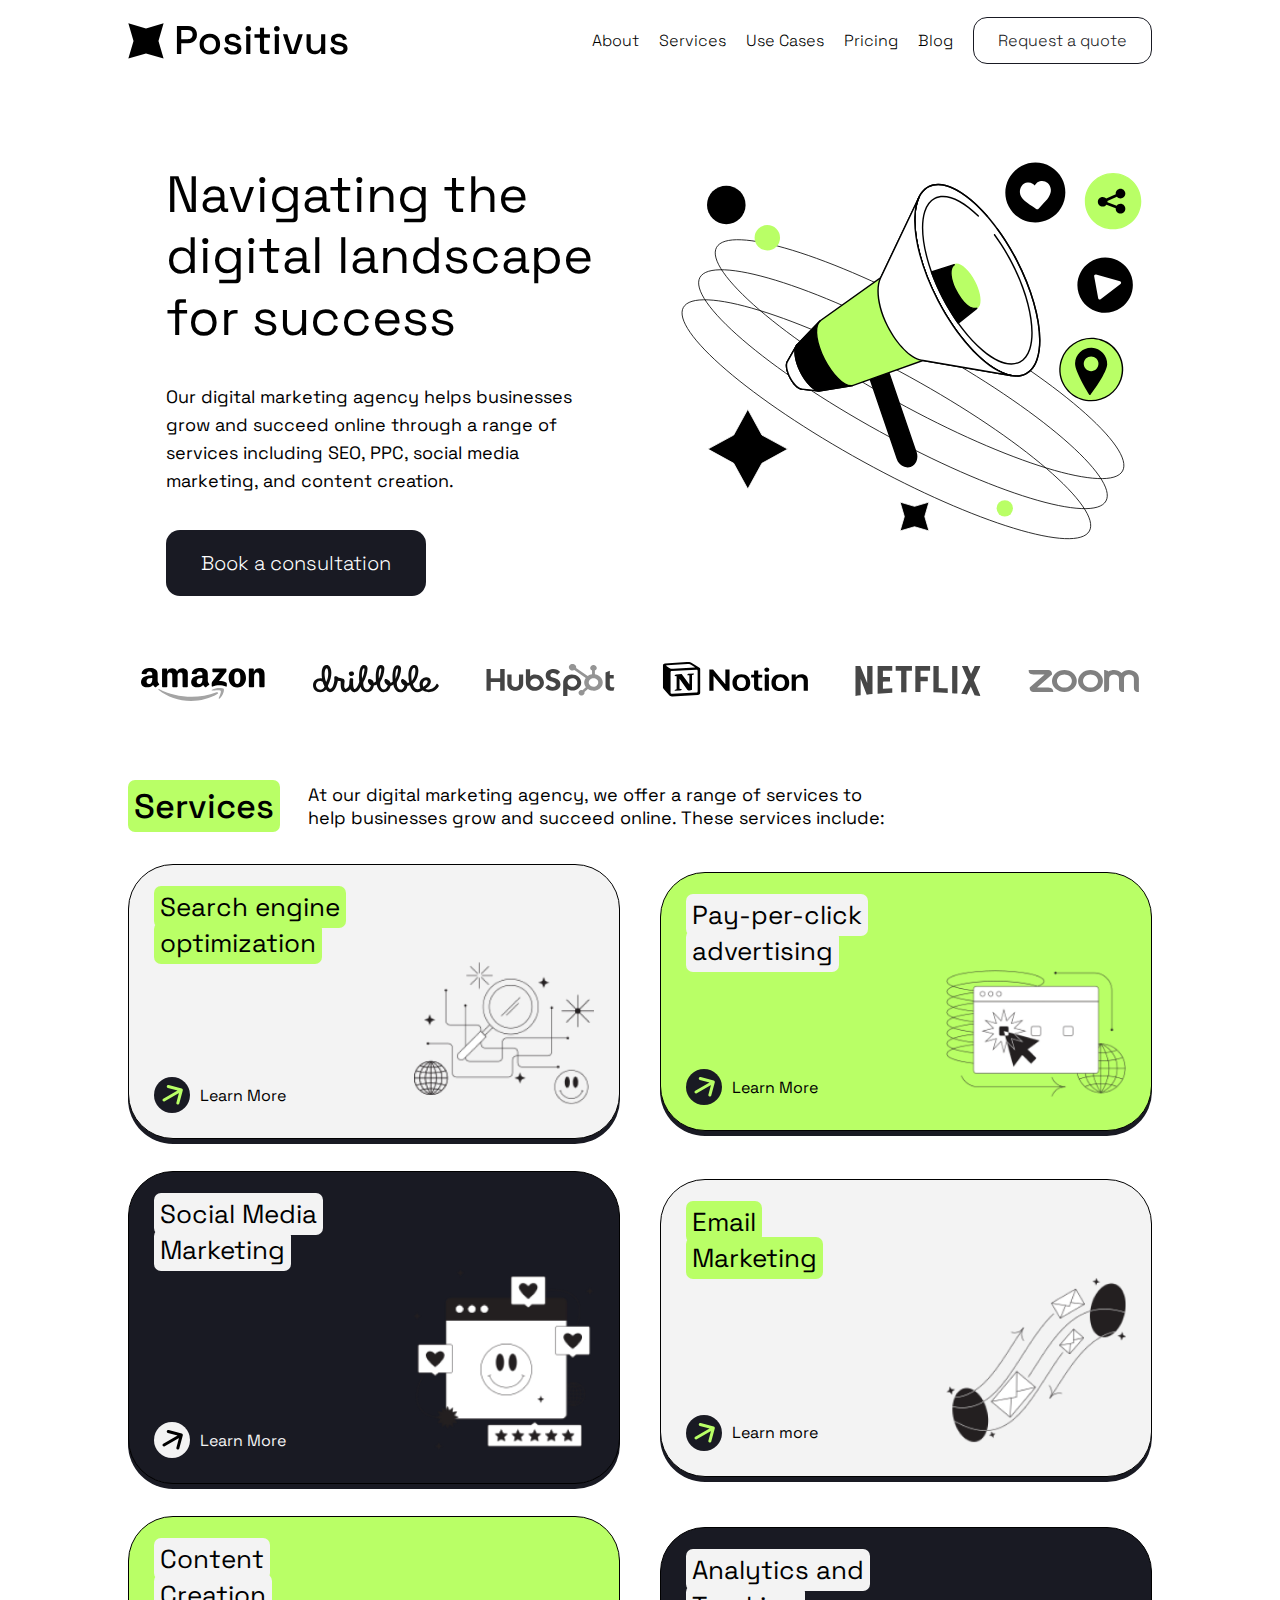
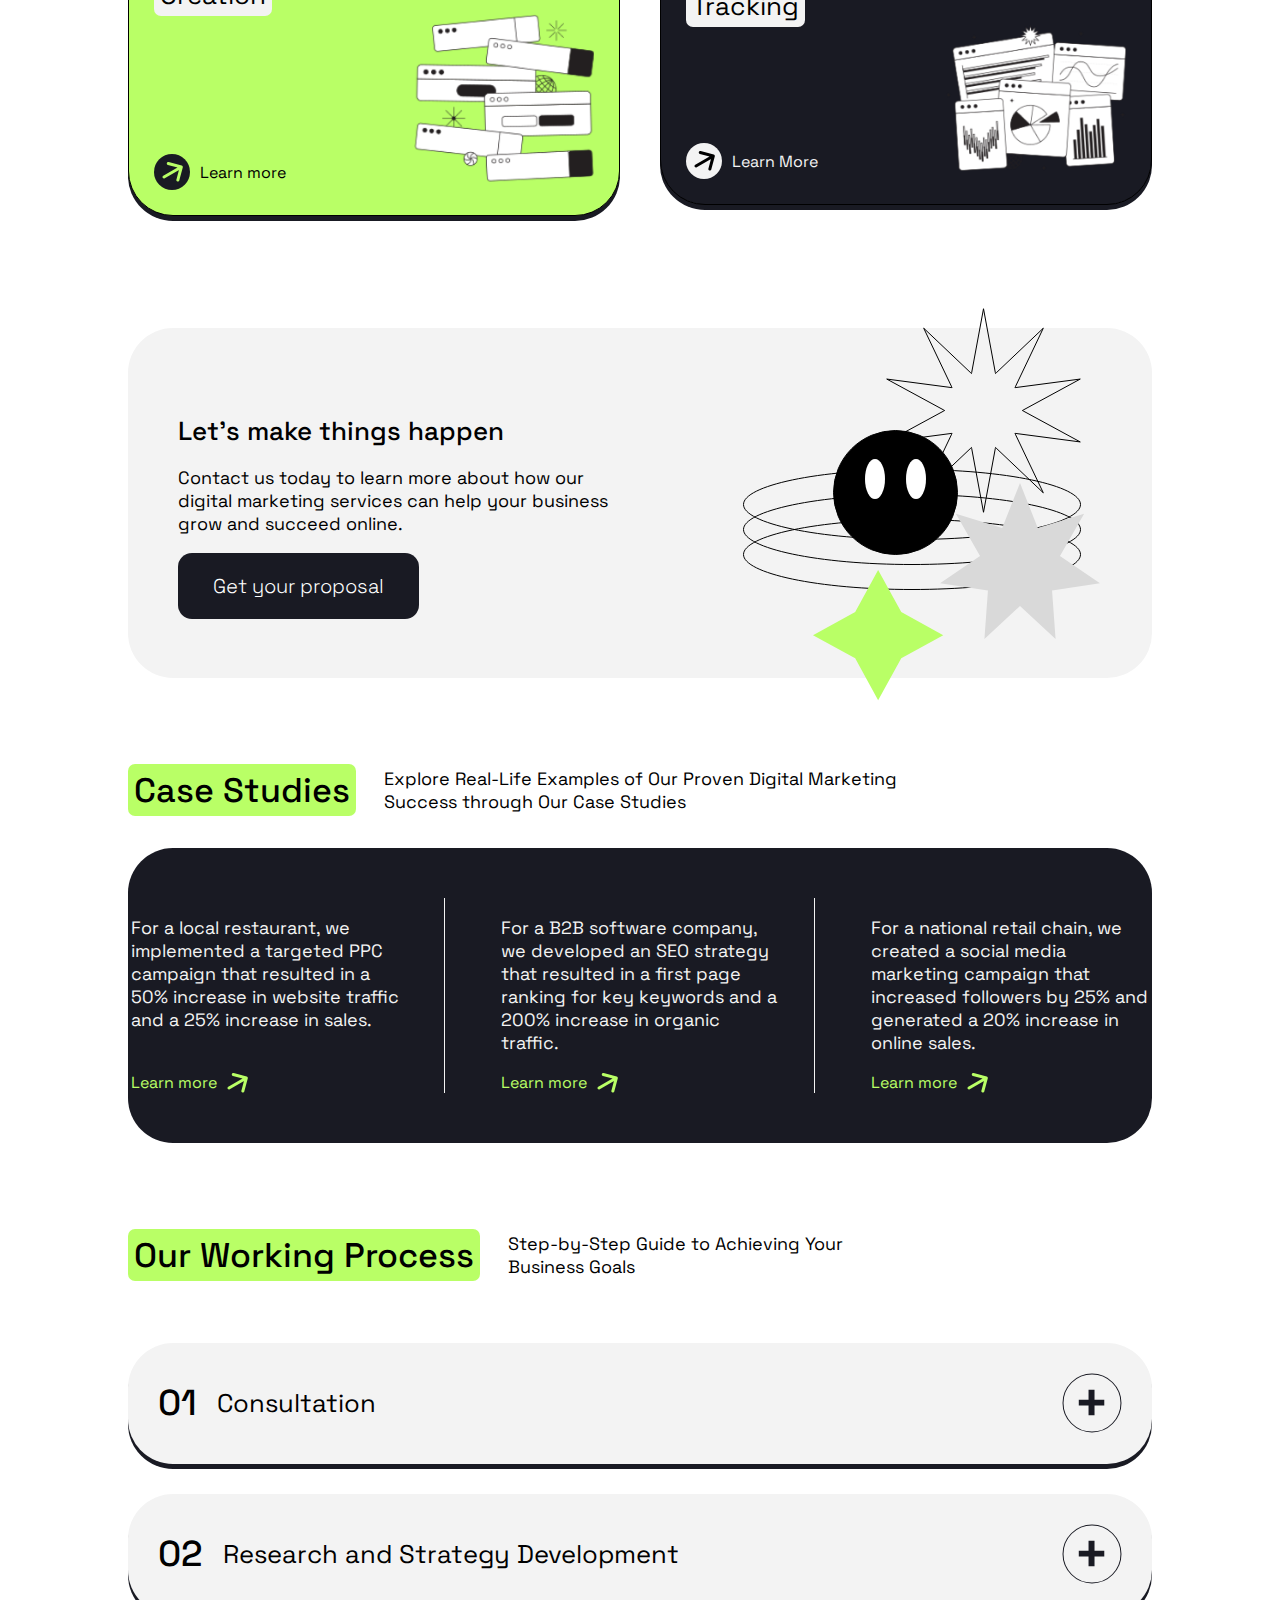
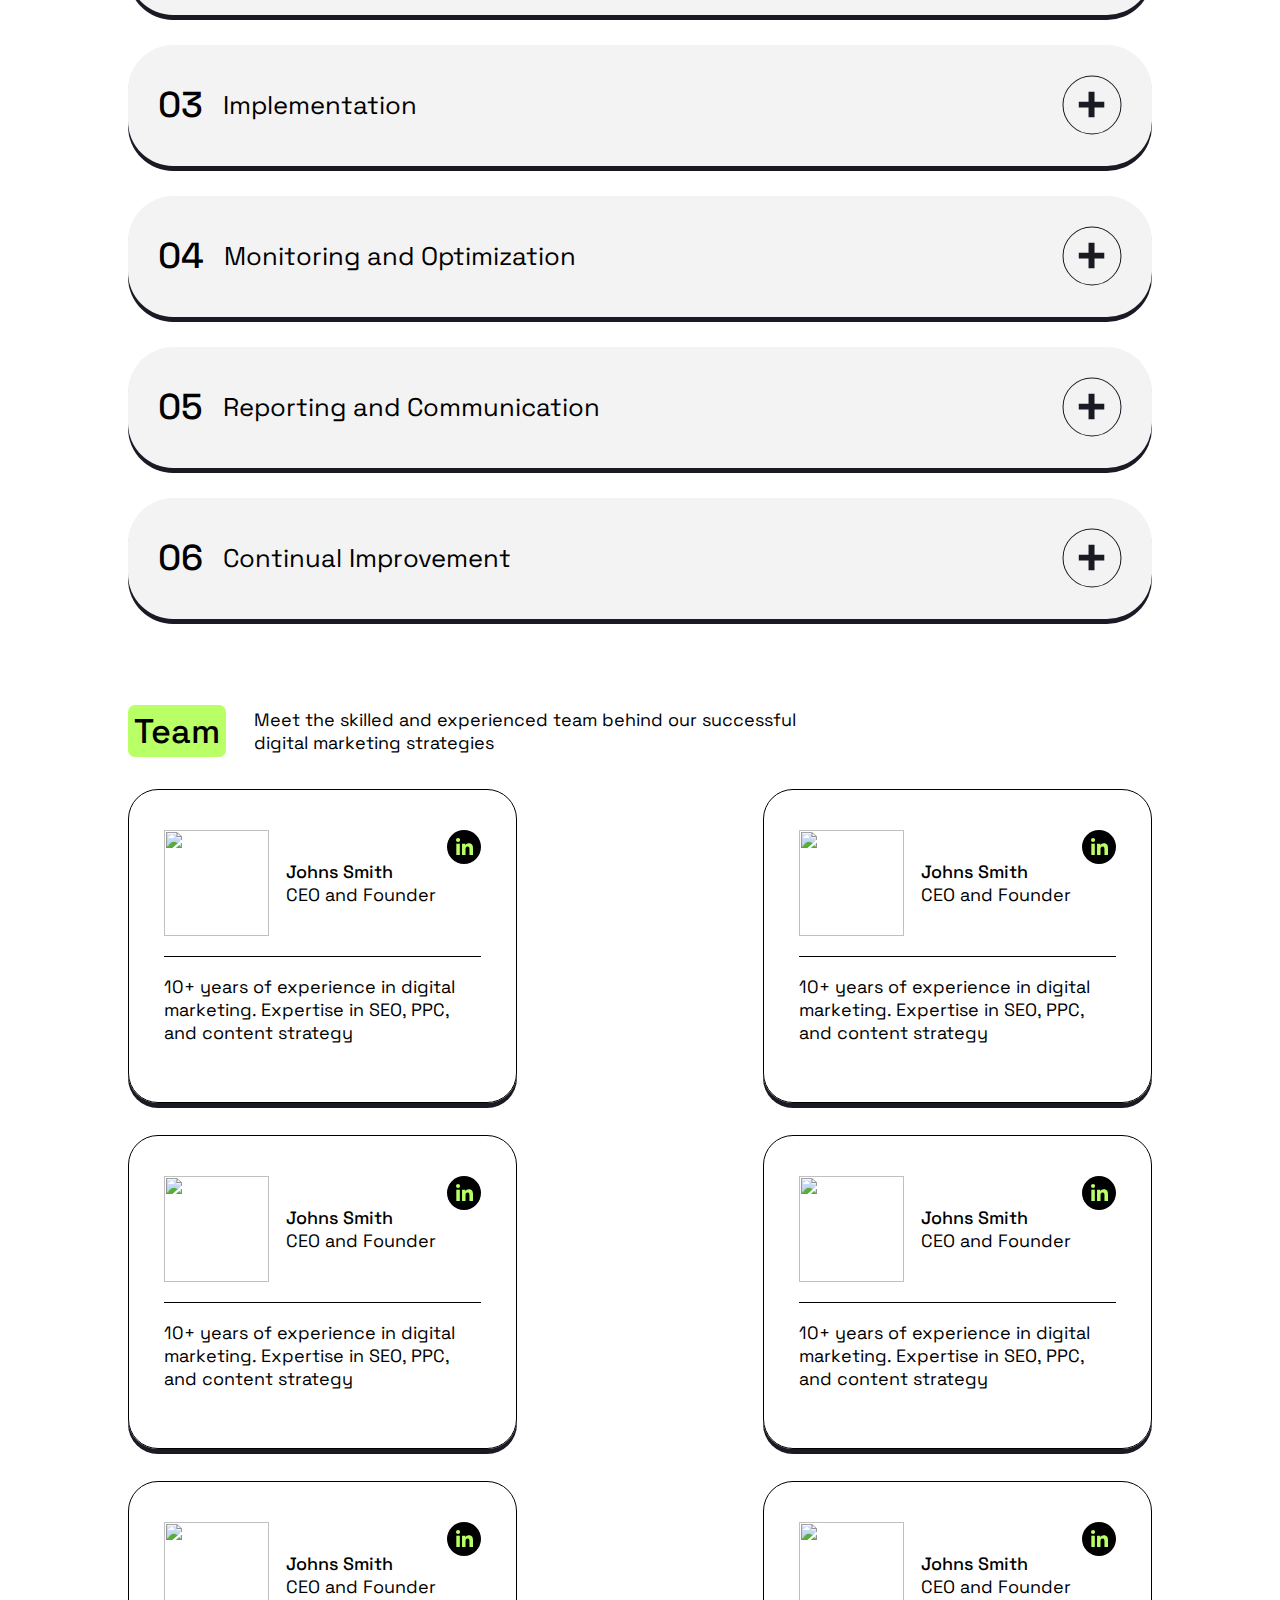
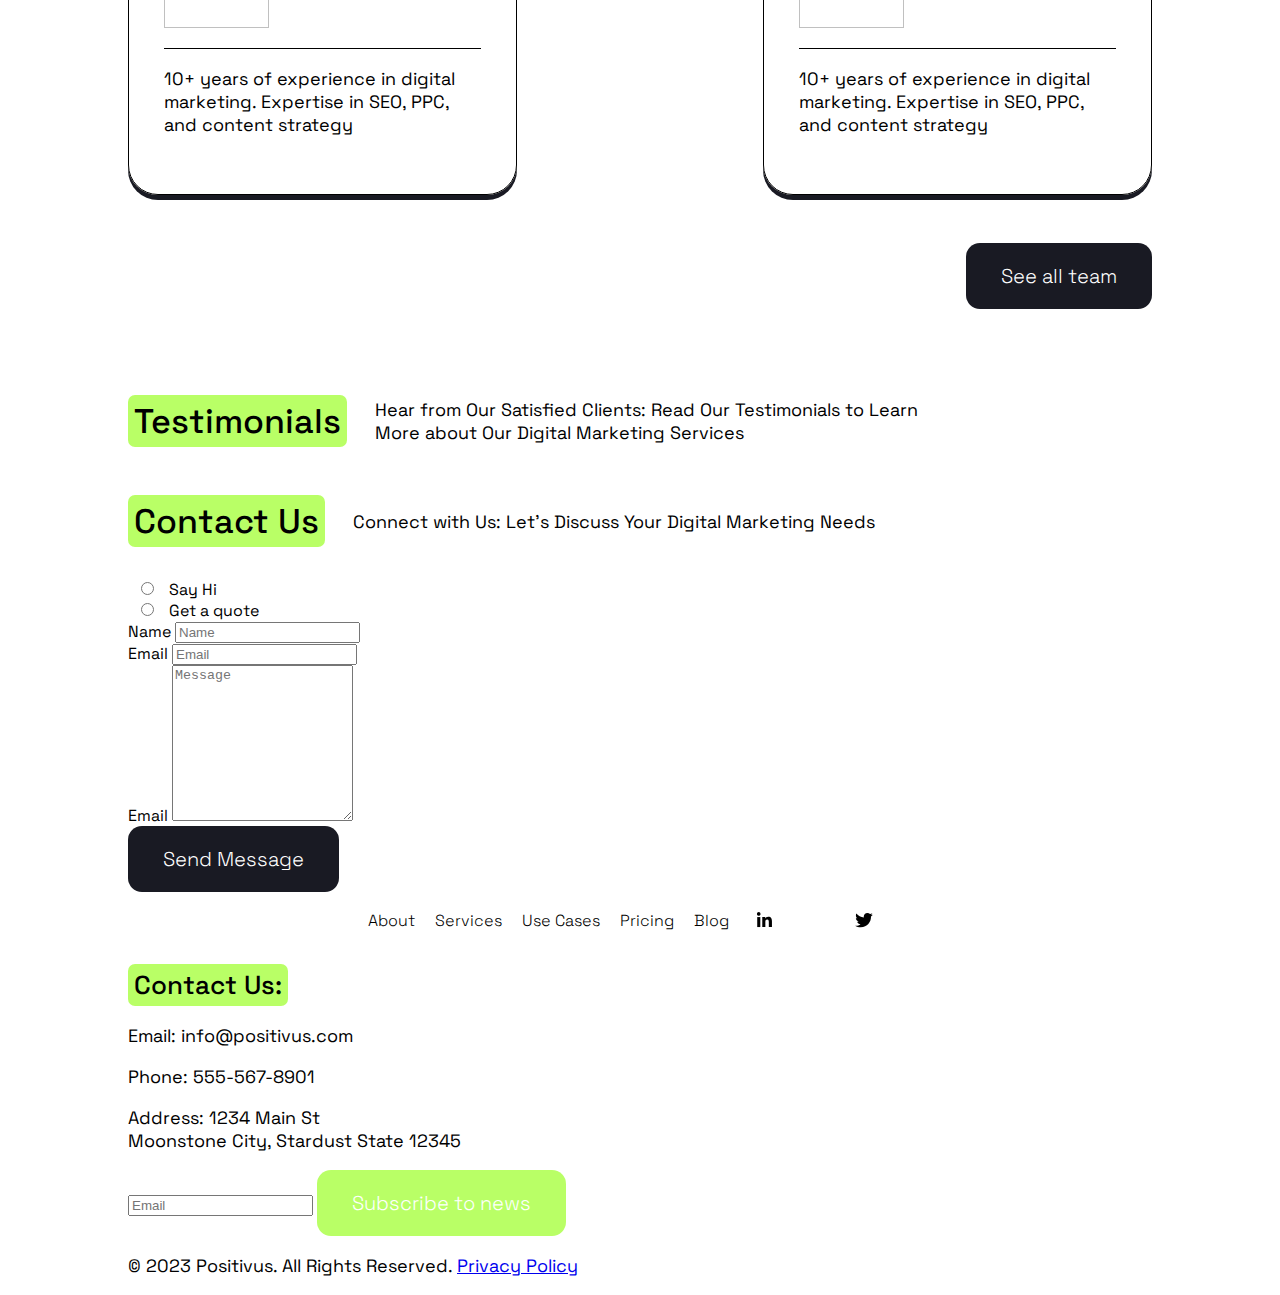
==== commit 1b738736: "team-responsive" ====
--- a/positivus/index.html
+++ b/positivus/index.html
@@ -299,18 +299,96 @@
             <div class="team__list">
                 <div class="team__card">
                     <div class="team__card-header">
-                        <div class="team__card-profilepic"></div>
-                        <div class="team__card-profile-details">
-                            <h4><strong>Johns Smith</strong></h4>
-                            <h4>CEO and Founder</h4>
-                        </div>
-                        <div class="icon">
-                            <img src="./icons/team-linkedin-icon.svg" alt="">
-                        </div>
-                    </div>
-                </div>
-            </div>
-            <button class="btn--filled">See all team</button>
+                        <img src="./img/team-profilepic.svg" class="team__card-profilepic">
+                        <div class="team__card-profile-details">
+                            <h4>Johns Smith</h4>
+                            <h4>CEO and Founder</h4>
+                        </div>
+                        <div class="icon team__card-icon">
+                            <img src="./icons/team-linkedin-icon.svg" alt="">
+                        </div>
+                    </div>
+                    <div class="team__card-body">
+                        <p>10+ years of experience in digital marketing. Expertise in SEO, PPC, and content strategy</p>
+                    </div>
+                </div>
+                <div class="team__card">
+                    <div class="team__card-header">
+                        <img src="./img/team-profilepic.svg" class="team__card-profilepic">
+                        <div class="team__card-profile-details">
+                            <h4>Johns Smith</h4>
+                            <h4>CEO and Founder</h4>
+                        </div>
+                        <div class="icon team__card-icon">
+                            <img src="./icons/team-linkedin-icon.svg" alt="">
+                        </div>
+                    </div>
+                    <div class="team__card-body">
+                        <p>10+ years of experience in digital marketing. Expertise in SEO, PPC, and content strategy</p>
+                    </div>
+                </div>
+                <div class="team__card">
+                    <div class="team__card-header">
+                        <img src="./img/team-profilepic.svg" class="team__card-profilepic">
+                        <div class="team__card-profile-details">
+                            <h4>Johns Smith</h4>
+                            <h4>CEO and Founder</h4>
+                        </div>
+                        <div class="icon team__card-icon">
+                            <img src="./icons/team-linkedin-icon.svg" alt="">
+                        </div>
+                    </div>
+                    <div class="team__card-body">
+                        <p>10+ years of experience in digital marketing. Expertise in SEO, PPC, and content strategy</p>
+                    </div>
+                </div>
+                <div class="team__card">
+                    <div class="team__card-header">
+                        <img src="./img/team-profilepic.svg" class="team__card-profilepic">
+                        <div class="team__card-profile-details">
+                            <h4>Johns Smith</h4>
+                            <h4>CEO and Founder</h4>
+                        </div>
+                        <div class="icon team__card-icon">
+                            <img src="./icons/team-linkedin-icon.svg" alt="">
+                        </div>
+                    </div>
+                    <div class="team__card-body">
+                        <p>10+ years of experience in digital marketing. Expertise in SEO, PPC, and content strategy</p>
+                    </div>
+                </div>
+                <div class="team__card">
+                    <div class="team__card-header">
+                        <img src="./img/team-profilepic.svg" class="team__card-profilepic">
+                        <div class="team__card-profile-details">
+                            <h4>Johns Smith</h4>
+                            <h4>CEO and Founder</h4>
+                        </div>
+                        <div class="icon team__card-icon">
+                            <img src="./icons/team-linkedin-icon.svg" alt="">
+                        </div>
+                    </div>
+                    <div class="team__card-body">
+                        <p>10+ years of experience in digital marketing. Expertise in SEO, PPC, and content strategy</p>
+                    </div>
+                </div>
+                <div class="team__card">
+                    <div class="team__card-header">
+                        <img src="./img/team-profilepic.svg" class="team__card-profilepic">
+                        <div class="team__card-profile-details">
+                            <h4>Johns Smith</h4>
+                            <h4>CEO and Founder</h4>
+                        </div>
+                        <div class="icon team__card-icon">
+                            <img src="./icons/team-linkedin-icon.svg" alt="">
+                        </div>
+                    </div>
+                    <div class="team__card-body">
+                        <p>10+ years of experience in digital marketing. Expertise in SEO, PPC, and content strategy</p>
+                    </div>
+                </div>
+            </div>
+            <button class="team__button btn--filled">See all team</button>
         </section>
         <section class="testimonials">
             <div class="section__intro">
@@ -318,59 +396,7 @@
                 <p class="section__description">Hear from Our Satisfied Clients: Read Our Testimonials to Learn More
                     about Our Digital Marketing Services</p>
             </div>
-            <div class="swiper-container">
-                <div class="swipper-wrapper">
-                    <div class="testimonial-slide">
-                        <blockquote class="testimonial">
-                            <p>“We have been working with Positivus for the past year and have seen a significant
-                                increase
-                                in website traffic and leads as a result of their efforts...”</p>
-                            <cite>
-                                <span class="name">John Smith</span>,
-                                <span class="position">Marketing Director at XYZ Corp</span>
-                            </cite>
-                        </blockquote>
-                        <div class="testimonial-slide">
-                            <blockquote class="testimonial">
-                                <p>“The team is professional, responsive, and truly cares about the success of our
-                                    business.
-                                    We highly recommend Positivus to any company...”</p>
-                                <cite>
-                                    <span class="name">Sarah Jones</span>,
-                                    <span class="position">CEO at ABC Ltd</span>
-                                </cite>
-                            </blockquote>
-                        </div>
-
-                    </div>
-                    <div class="testimonial-slide">
-                        <blockquote class="testimonial">
-                            <p>“The team is professional, responsive, and truly cares about the success of our business.
-                                We
-                                highly recommend Positivus to any company...”</p>
-                            <cite>
-                                <span class="name">Sarah Jones</span>,
-                                <span class="position">CEO at ABC Ltd</span>
-                            </cite>
-                        </blockquote>
-                    </div>
-                    <div class="testimonial-slide">
-                        <blockquote class="testimonial">
-                            <p>“The team is professional, responsive, and truly cares about the success of our business.
-                                We
-                                highly recommend Positivus to any company...”</p>
-                            <cite>
-                                <span class="name">Sarah Jones</span>,
-                                <span class="position">CEO at ABC Ltd</span>
-                            </cite>
-                        </blockquote>
-                    </div>
-                </div>
-                <div class="swiper-pagination"></div>
-                <div class="swiper-button-next"></div>
-                <div class="swiper-button-prev"></div>
-
-            </div>
+
         </section>
         <section class="contact">
             <div class="section__intro">
--- a/positivus/css/styles.css
+++ b/positivus/css/styles.css
@@ -408,7 +408,7 @@
   gap: 10px;
   align-items: center;
 }
-@media only screen and (min-width: 1024px) {
+@media only screen and (min-width: 1200px) {
   .casestudies__list {
     background-color: var(--dark-gray);
     justify-content: center;
@@ -428,6 +428,7 @@
   display: flex;
   flex-direction: column;
   gap: 30px;
+  margin-bottom: 70px;
 }
 .workingprocess__card {
   border-radius: 45px;
@@ -481,4 +482,79 @@
     font-size: 36px;
     font-weight: 500;
   }
-}+}
+.team {
+  display: flex;
+  flex-direction: column;
+  margin-bottom: 70px;
+}
+
+.team__list {
+  display: flex;
+  flex-direction: column;
+}
+.team__card {
+  border-radius: 30px;
+  border: solid 1px;
+  padding: 20px 18px;
+  margin-bottom: 2rem;
+  box-shadow: var(--dark-gray) 0px 5px 0px;
+}
+.team__card-header {
+  display: flex;
+  justify-content: space-between;
+  align-items: center;
+  padding-bottom: 20px;
+  border-bottom: solid 1px;
+}
+.team__card-profile-details{
+  margin-left: 5px;
+}
+.team__card-profile-details h4 {
+  margin: 0rem;
+  white-space: nowrap;
+  font-size: 18px;
+}
+.team__card-profile-details h4:first-of-type {
+  font-weight: 500;
+}
+.team__card-icon {
+  align-self: flex-start;
+  height: 25px;
+  width: 25px;
+}
+.team__card-body p {
+  font-size: 16px;
+}
+.team__button {
+  margin-top: 1rem;
+  align-self: flex-end;
+}
+.team__card-profilepic {
+  height: 70px;
+  width: 70px;
+}
+@media only screen and (min-width: 1024px) {
+  .team__list {
+    display: flex;
+    flex-direction: row;
+    flex-wrap: wrap;
+    justify-content: space-between;
+  }
+  .team__card {
+    padding: 40px 35px;
+  }
+  .team__card-body p {
+    width: 317px;
+    font-size: 18px;
+  }
+  .team__card-profilepic {
+    height: 106px;
+    width: 105px;
+  }
+  .team__card-icon {
+    height: 34px;
+    width: 34px;
+  }
+}
+/* Container styling */
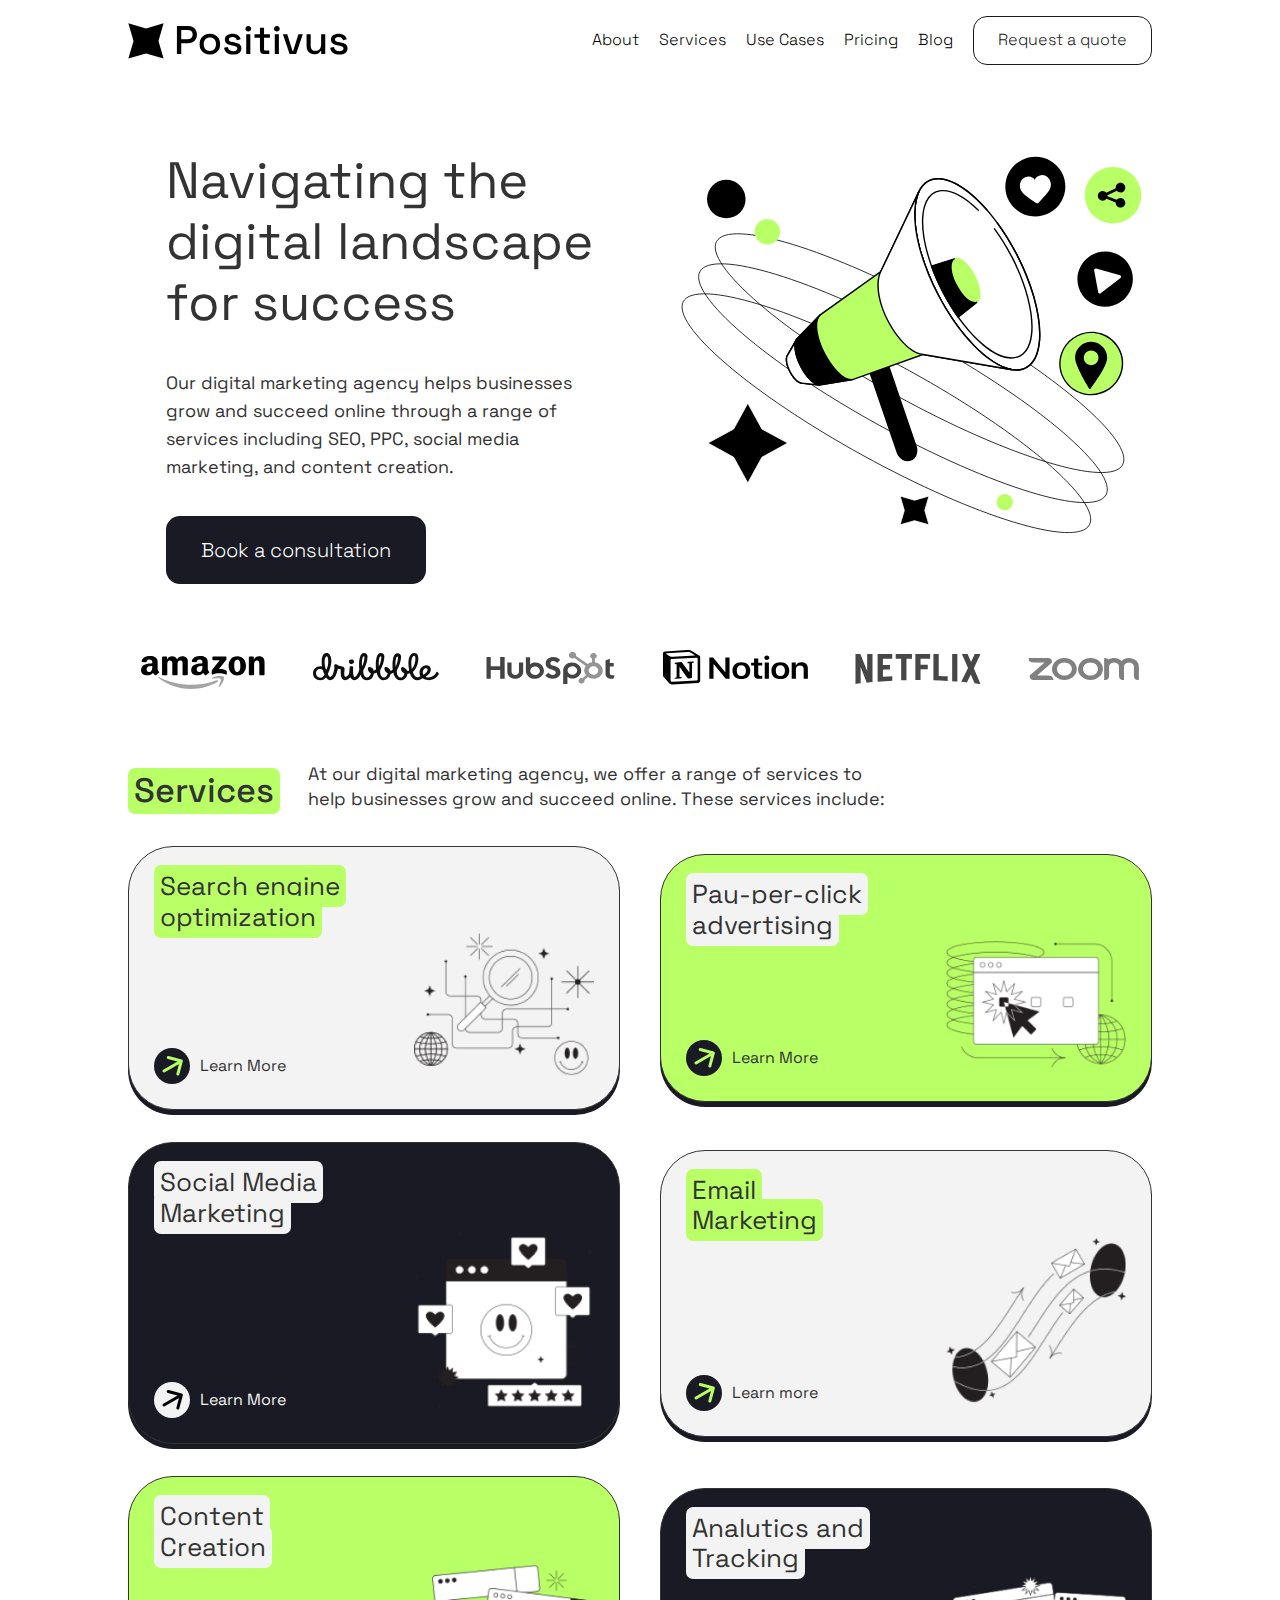
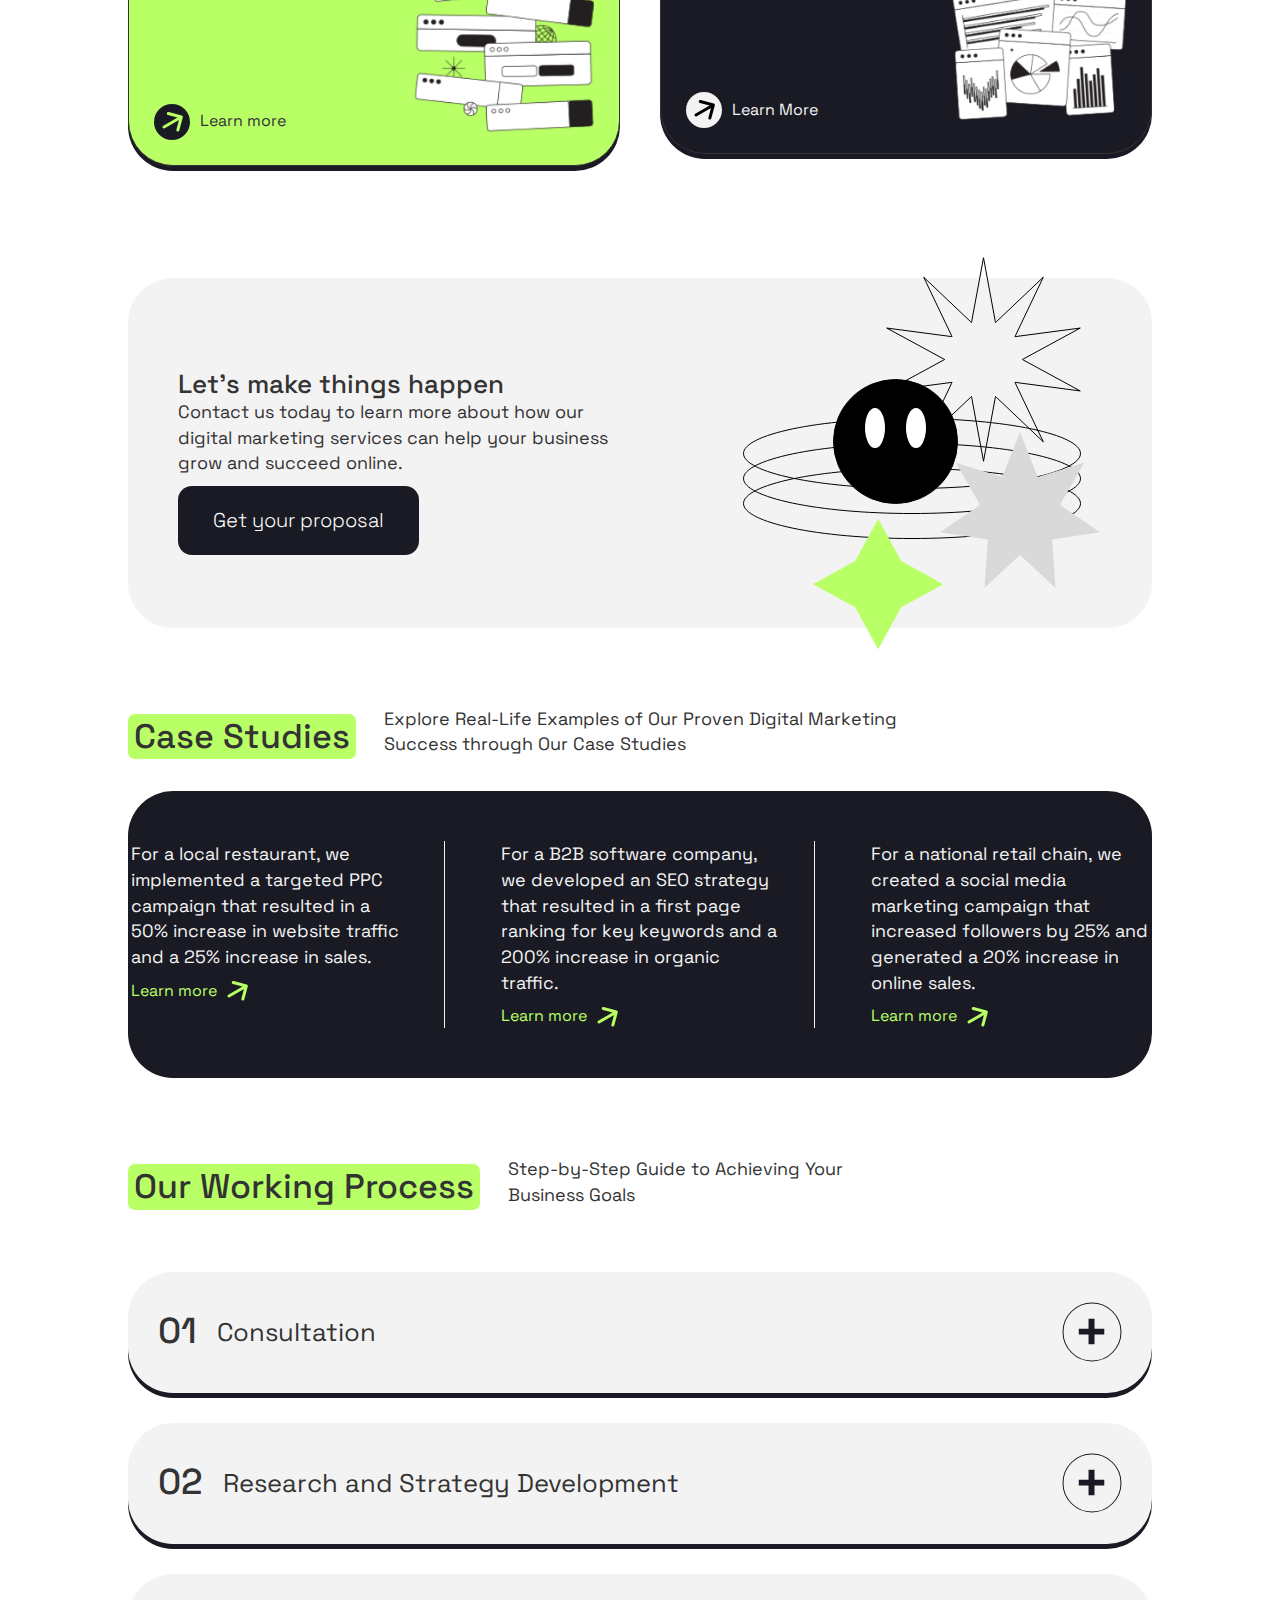
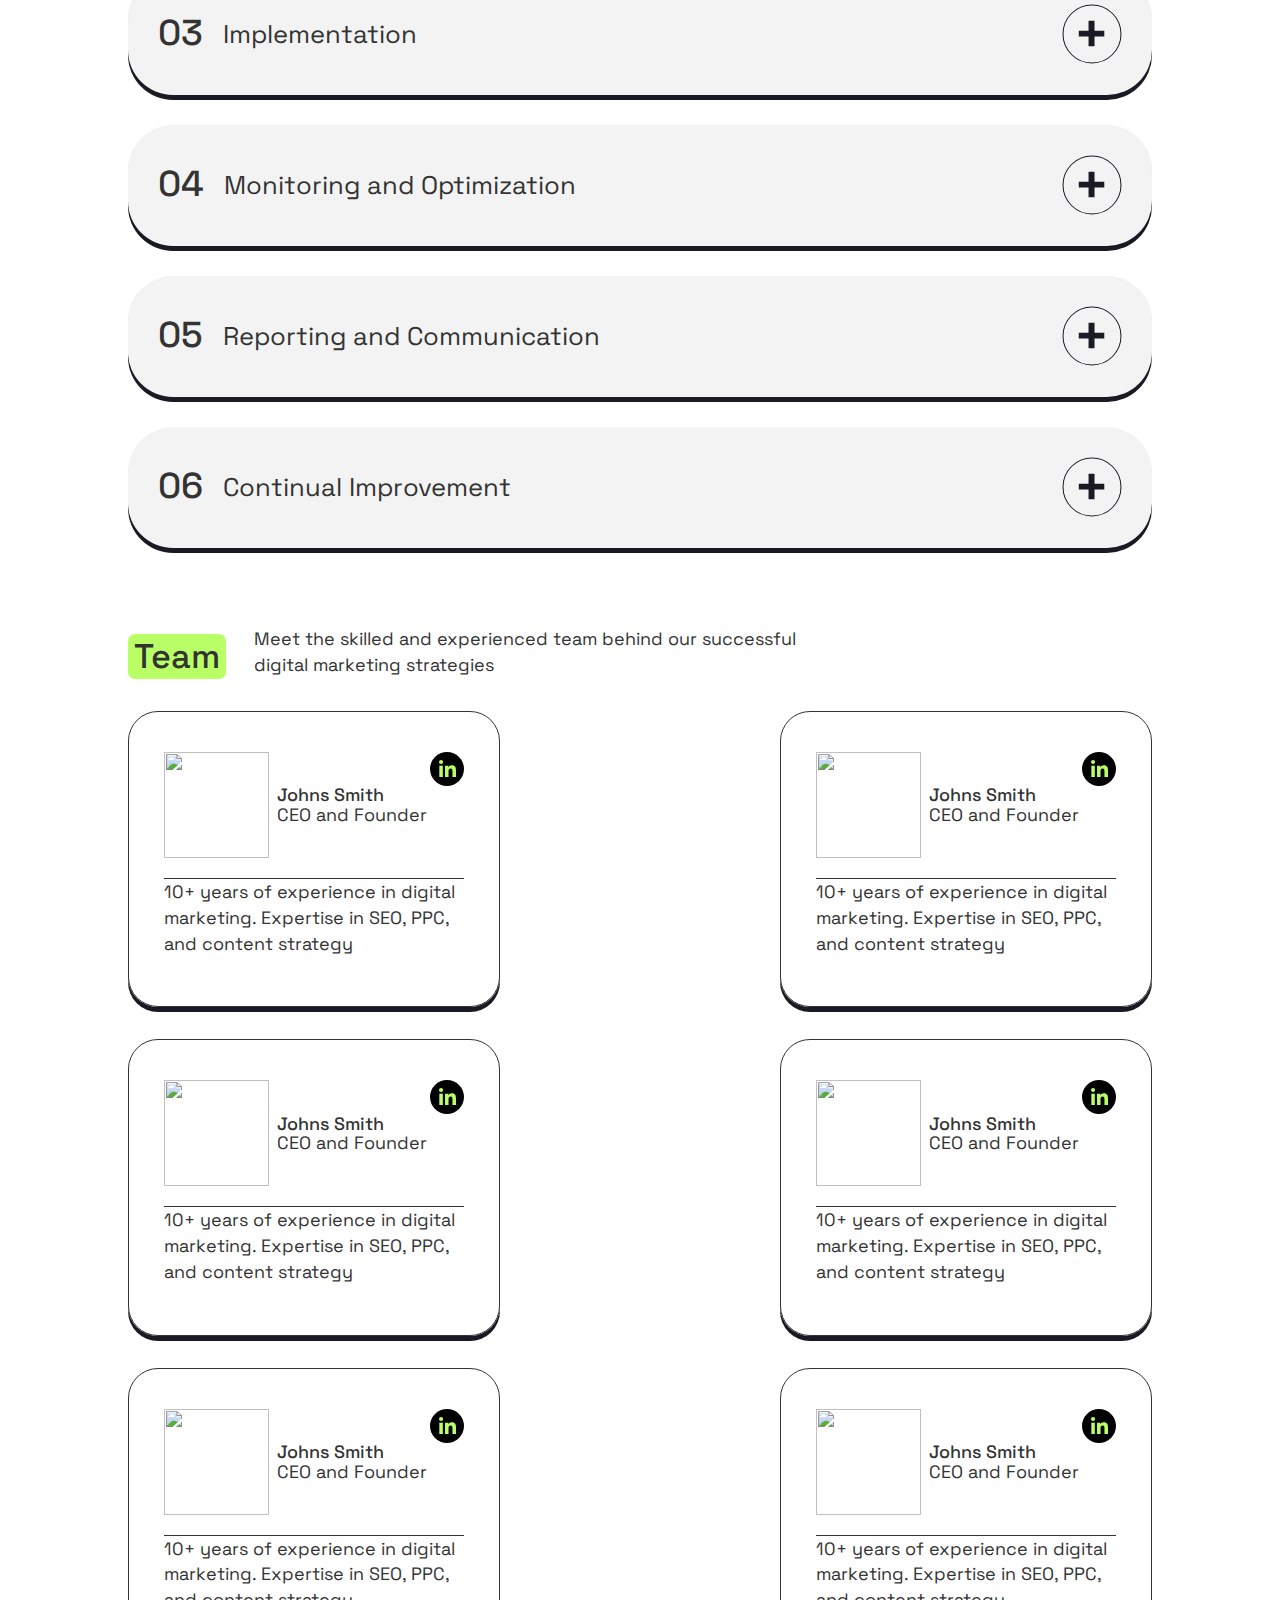
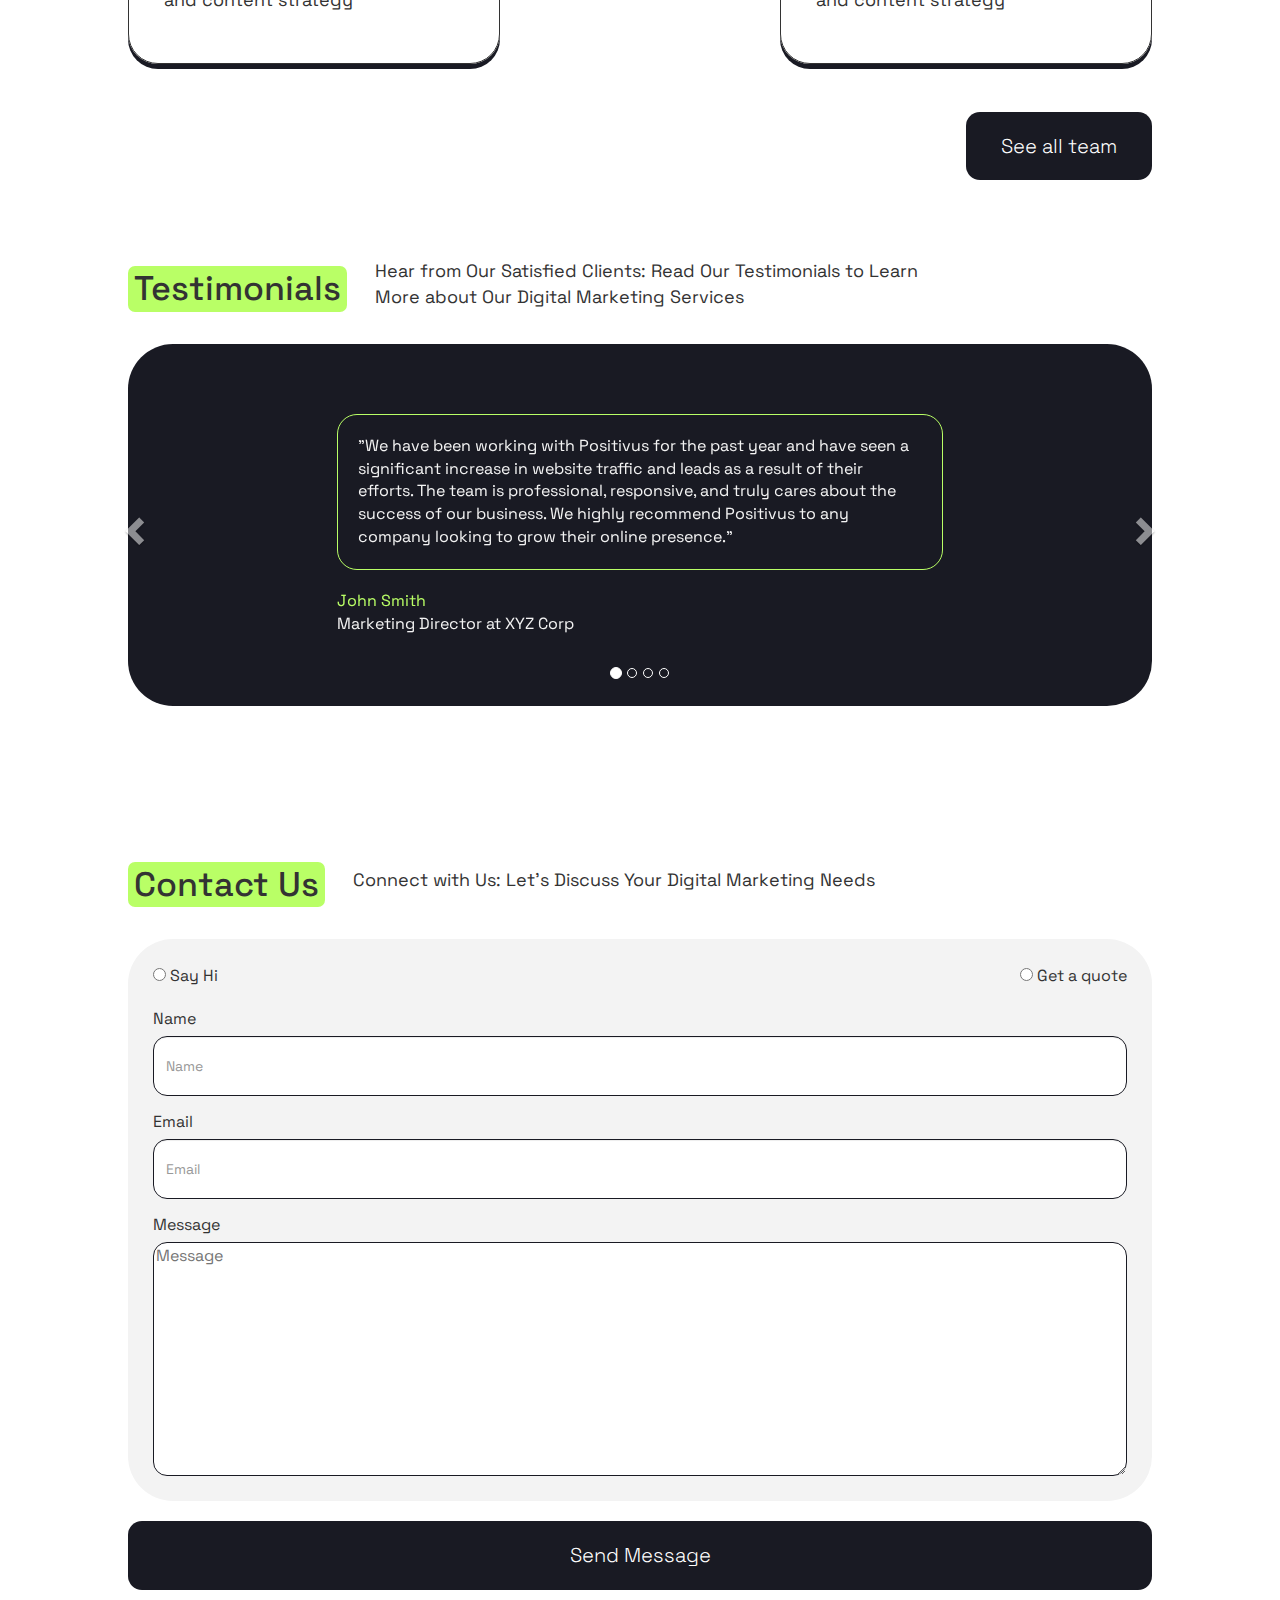
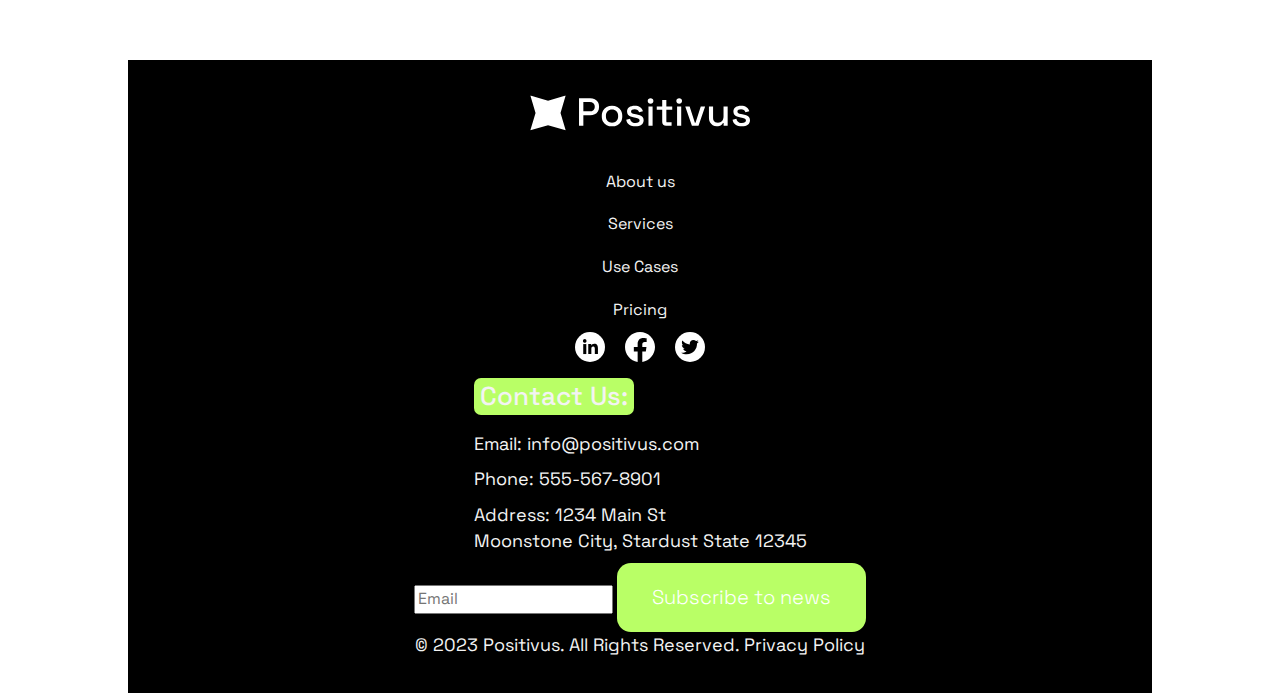
==== commit cf168c2c: "footer section start" ====
--- a/positivus/index.html
+++ b/positivus/index.html
@@ -8,8 +8,9 @@
     <link rel="preconnect" href="https://fonts.googleapis.com">
     <link rel="preconnect" href="https://fonts.gstatic.com" crossorigin>
     <link href="https://fonts.googleapis.com/css2?family=Space+Grotesk:wght@300..700&display=swap" rel="stylesheet">
-    <link rel="stylesheet" href="https://unpkg.com/swiper/swiper-bundle.min.css">
-    <script src="https://unpkg.com/swiper/swiper-bundle.min.js"></script>
+    <link rel="stylesheet" href="https://maxcdn.bootstrapcdn.com/bootstrap/3.4.1/css/bootstrap.min.css">
+    <script src="https://ajax.googleapis.com/ajax/libs/jquery/3.7.1/jquery.min.js"></script>
+    <script src="https://maxcdn.bootstrapcdn.com/bootstrap/3.4.1/js/bootstrap.min.js"></script>
     <link rel="stylesheet" href="./css/styles.css">
 </head>
 
@@ -396,6 +397,82 @@
                 <p class="section__description">Hear from Our Satisfied Clients: Read Our Testimonials to Learn More
                     about Our Digital Marketing Services</p>
             </div>
+            <div class="testimonial__slider">
+
+                <div id="myCarousel" class="carousel slide" data-ride="carousel">
+                    <!-- Indicators -->
+
+                    <ol class="carousel-indicators">
+                        <li data-target="#myCarousel" data-slide-to="0" class="active"></li>
+                        <li data-target="#myCarousel" data-slide-to="1"></li>
+                        <li data-target="#myCarousel" data-slide-to="2"></li>
+                        <li data-target="#myCarousel" data-slide-to="3"></li>
+                    </ol>
+                    <!-- Wrapper for slides -->
+                    <div class="carousel-inner">
+                        <div class="item active">
+                            <div>
+                                <blockquote class="speech-bubble">
+                                    "We have been working with Positivus for the past year and have seen a significant
+                                    increase in website traffic and leads as a result of their efforts. The team is
+                                    professional, responsive, and truly cares about the success of our business. We
+                                    highly recommend Positivus to any company looking to grow their online presence."
+                                </blockquote>
+                                <span class="text--neon-green">John Smith</span> <br>
+                                <span>Marketing Director at XYZ Corp</span>
+                            </div>
+                        </div>
+
+                        <div class="item">
+                            <div>
+                                <blockquote class="speech-bubble">
+                                    "We have been working with Positivus for the past year and have seen a significant
+                                    increase in website traffic and leads as a result of their efforts. The team is
+                                    professional, responsive, and truly cares about the success of our business. We
+                                    highly recommend Positivus to any company looking to grow their online presence."
+                                </blockquote>
+                                <span class="text--neon-green">John Smith</span> <br>
+                                <span>Marketing Director at XYZ Corp</span>
+                            </div>
+                        </div>
+
+                        <div class="item">
+                            <div>
+                                <blockquote class="speech-bubble">
+                                    "We have been working with Positivus for the past year and have seen a significant
+                                    increase in website traffic and leads as a result of their efforts. The team is
+                                    professional, responsive, and truly cares about the success of our business. We
+                                    highly recommend Positivus to any company looking to grow their online presence."
+                                </blockquote>
+                                <span class="text--neon-green">John Smith</span> <br>
+                                <span>Marketing Director at XYZ Corp</span>
+                            </div>
+                        </div>
+                        <div class="item">
+                            <div>
+                                <blockquote class="speech-bubble">
+                                    "We have been working with Positivus for the past year and have seen a significant
+                                    increase in website traffic and leads as a result of their efforts. The team is
+                                    professional, responsive, and truly cares about the success of our business. We
+                                    highly recommend Positivus to any company looking to grow their online presence."
+                                </blockquote>
+                                <span class="text--neon-green">John Smith</span> <br>
+                                <span>Marketing Director at XYZ Corp</span>
+                            </div>
+                        </div>
+                    </div>
+
+                    <!-- Left and right controls -->
+                    <a class="left carousel-control" href="#myCarousel" data-slide="prev">
+                        <span class="glyphicon glyphicon-chevron-left"></span>
+                        <span class="sr-only">Previous</span>
+                    </a>
+                    <a class="right carousel-control" href="#myCarousel" data-slide="next">
+                        <span class="glyphicon glyphicon-chevron-right"></span>
+                        <span class="sr-only">Next</span>
+                    </a>
+                </div>
+            </div>
 
         </section>
         <section class="contact">
@@ -405,14 +482,14 @@
             </div>
             <div class="contact__form">
                 <form>
-                    <div class="flex-row">
-                        <div>
-                              <input type="radio" id="sayhi" name="sayhi" value="sayhi">
-                              <label for="sayhi">Say Hi</label>
-                        </div>
-                        <div>
-                              <input type="radio" id="quote" name="quote" value="quote">
-                              <label for="quote">Get a quote</label>
+                    <div class="flex-row contact__form-radio">
+                        <div class="form-group">
+                            <input type="radio" id="sayhi" name="sayhi" value="sayhi">
+                            <label for="sayhi">Say Hi</label>
+                        </div>
+                        <div class="form-group">
+                            <input type="radio" id="quote" name="quote" value="quote">
+                            <label for="quote">Get a quote</label>
                         </div>
                     </div>
                     <div class="form-group">
@@ -423,22 +500,22 @@
                         <label for="email">Email</label>
                         <input type="email" class="form-control" id="email" placeholder="Email">
                     </div>
-                    <div class="form-group">
-                        <label for="message">Email</label>
+                    <div class="flex-col">
+                        <label for="message">Message</label>
                         <textarea name="message" id="message" rows="10" placeholder="Message"></textarea>
+                    </div>
                 </form>
             </div>
             <button class="btn--filled">Send Message</button>
         </section>
         <section class="footer">
-            <div class="header__nav">
+            <div class="flex-wrap">
                 <img src="./img/positivus-logo-white.svg" alt="logo" class="logo">
-                <div class="header__nav hide-sm">
-                    <a class="header__nav-item" href="">About</a>
-                    <a class="header__nav-item" href="">Services</a>
-                    <a class="header__nav-item" href="">Use Cases</a>
-                    <a class="header__nav-item" href="">Pricing</a>
-                    <a class="header__nav-item" href="">Blog</a>
+                <div class="flex-wrap">
+                    <a class="nav-item" href="">About us</a>
+                    <a class="nav-item" href="">Services</a>
+                    <a class="nav-item" href="">Use Cases</a>
+                    <a class="nav-item" href="">Pricing</a>
                 </div>
                 <div class="header__nav hide-sm">
                     <img src="./img/linkedin.svg" alt="linkedin">
@@ -470,7 +547,19 @@
     </div>
     <script src="./js/script.js"></script>
     <script>
-
+        $(document).ready(function () {
+            $('#myCarousel').carousel({
+                interval: 100000 // Set the interval for auto sliding (in milliseconds)
+            });
+
+            $('#myCarousel').on('mouseenter', function () {
+                $(this).carousel('pause');
+            });
+
+            $('#myCarousel').on('mouseleave', function () {
+                $(this).carousel('cycle');
+            });
+        });
     </script>
 </body>
 
--- a/positivus/css/styles.css
+++ b/positivus/css/styles.css
@@ -29,6 +29,15 @@
 }
 .bg-light-grey {
   background-color: var(--light-gray) !important;
+}
+.text--dark-grey {
+  color: var(--dark-gray);
+}
+.text--neon-green {
+  color: var(--neon-green);
+}
+.text--light-grey {
+  color: var(--light-gray);
 }
 
 h1 {
@@ -420,9 +429,6 @@
     border-radius: 0;
     border-right: 1px solid var(--light-gray);
   }
-  .casestudies__card-description {
-    height: 138px;
-  }
 }
 .workingprocess {
   display: flex;
@@ -545,7 +551,7 @@
     padding: 40px 35px;
   }
   .team__card-body p {
-    width: 317px;
+    width: 300px;
     font-size: 18px;
   }
   .team__card-profilepic {
@@ -557,4 +563,134 @@
     width: 34px;
   }
 }
+.testimonials {
+  margin-bottom: 140px;
+}
+
+.speech-bubble {
+  position: relative; /* Needed to position the arrow */
+  border: solid var(--neon-green) 1px;
+  max-width: 606px;
+  border-radius: 20px;
+  padding: 20px;
+}
+
+blockquote {
+  font-size: 14px;
+}
+.testimonial__slider {
+  background-color: var(--dark-gray);
+  padding: 70px 30px;
+  color: var(--light-gray);
+  display: flex;
+  flex-direction: column;
+  align-items: center;
+  justify-content: center;
+  border-radius: 45px;
+  font-size: 14px;
+}
+.carousel-control.right, .carousel-control.left {
+  background-image: none;
+}
+.carousel-control.right {
+  right: -38px;
+}
+.carousel-control.left {
+  left: -38px;
+}
+.carousel-indicators {
+  bottom: -60px;
+}
+@media only screen and (min-width: 768px) {
+  .carousel-control.right {
+    right: -60px;
+  }
+  .carousel-control.left {
+    left: -60px;
+  }
+}
+@media only screen and (min-width: 1124px) {
+  .carousel, .carousel-inner  {
+    display: flex;
+    flex-direction: column;
+    align-items: center;
+    justify-content: center;
+    width: 100%;
+  }
+  .carousel-control.right {
+    right: -98px;
+  }
+  .carousel-control.left {
+    left: -98px;
+  }
+  blockquote {
+    font-size: 16px;
+  }
+  .testimonial__slider {
+    font-size: 16px ;
+  }
+}
+.contact {
+}
+.contact__form {
+  padding: 25px;
+  background-color: var(--light-gray);
+  border-radius: 45px;
+}
+.contact__form form {
+  display: flex;
+  flex-direction: column;
+}
+.contact button {
+  width: 100%;
+  margin-top: 20px;
+}
+.flex-row {
+  display: flex;
+  flex-direction: row;
+  justify-content: space-between;
+}
+.contact__form label {
+  font-weight: 400;
+  font-size: 16px;
+}
+
+input[type="radio"]:checked {
+  border-color: var(--neon-green); /* Border color for checked state */
+  accent-color: var(--neon-green);
+}
+.form-control, textarea {
+  border: 1px solid var(--dark-gray);
+  border-radius: 14px;
+}
+.form-control {
+  height: 60px;
+}
+.flex-col {
+  display: flex;
+  flex-direction: column;
+}
+.footer {
+  margin-top: 70px;
+  background-color: var(--black);
+  color: var(--light-gray);
+  padding: 25px;
+  display: flex;
+  flex-direction: column;
+  align-items: center;
+}
+.footer a{
+  color: var(--light-gray);
+  width: 100%;
+  margin: 10px 0;
+  text-align: center;
+}
+.flex-wrap {
+  display: flex;
+  flex-direction: column;
+  align-items: center;
+}
+.flex-wrap .logo {
+  margin-bottom: 20px;
+}
 /* Container styling */
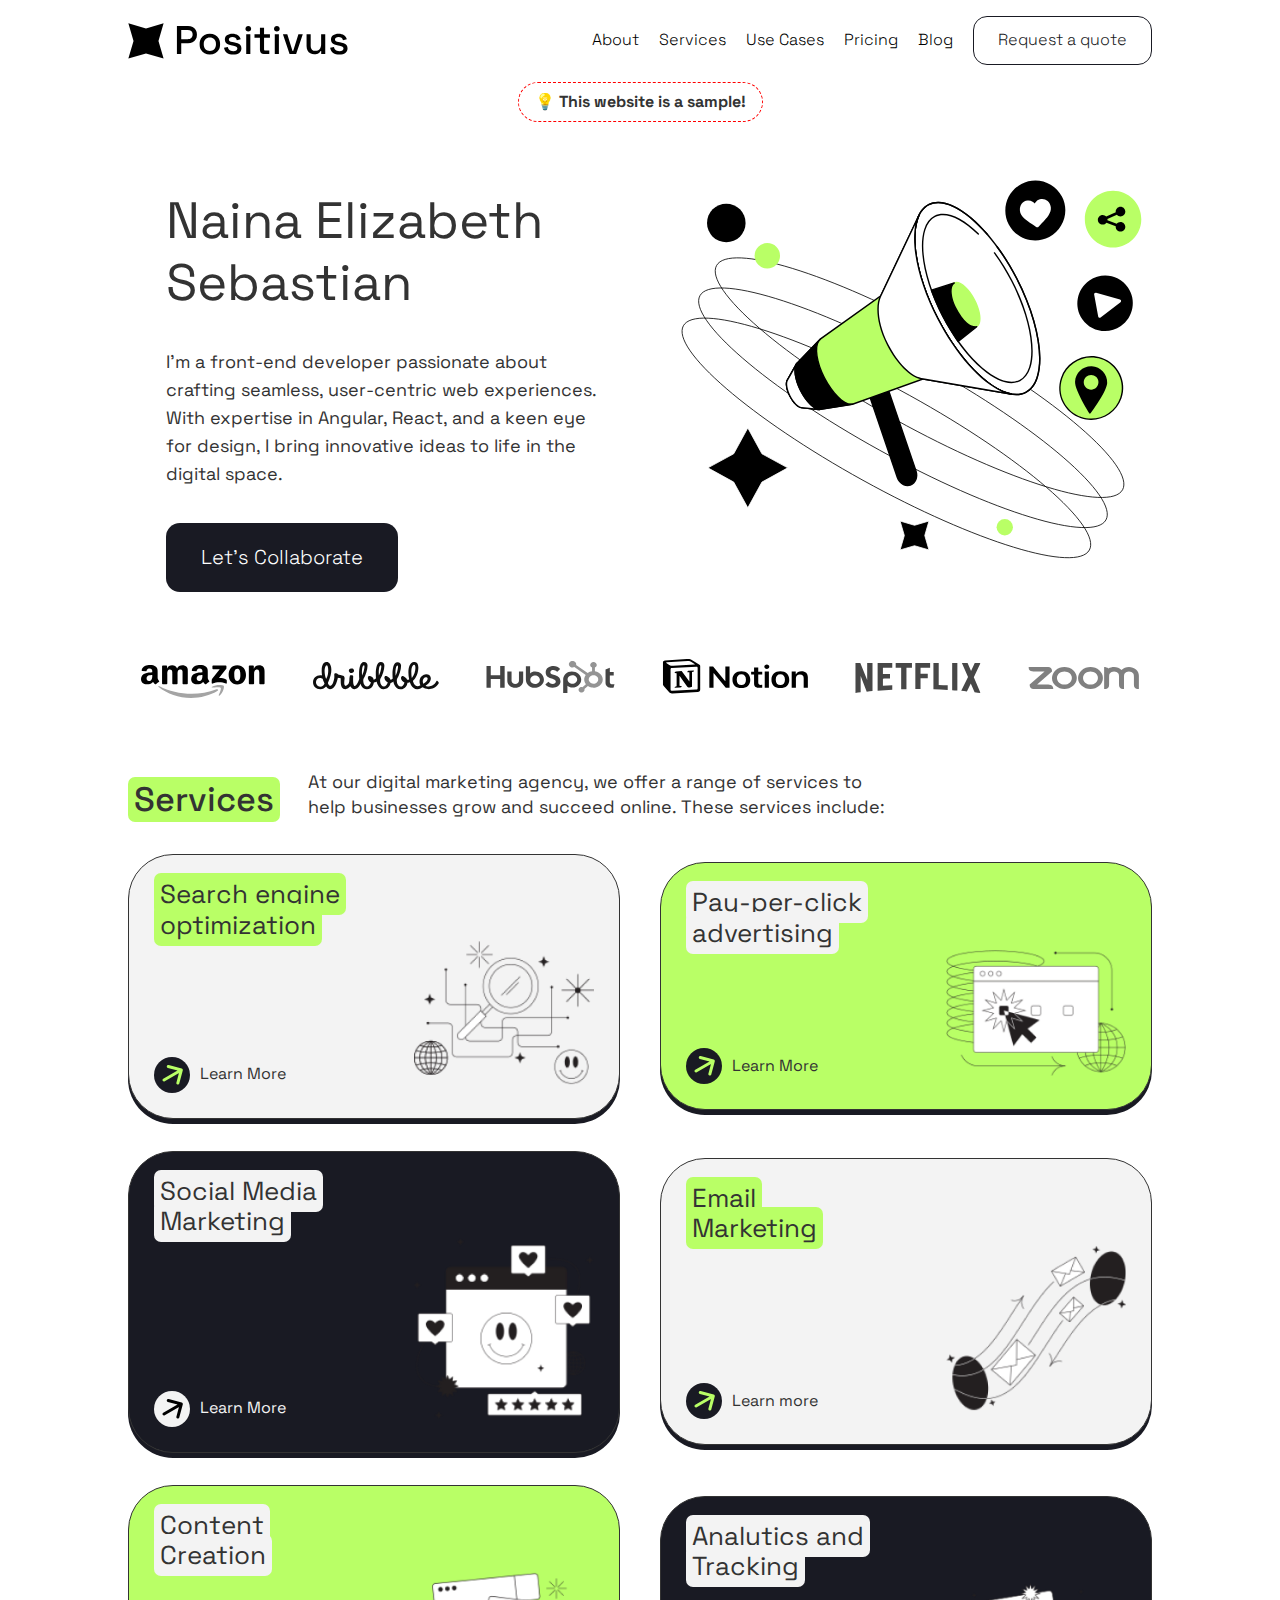
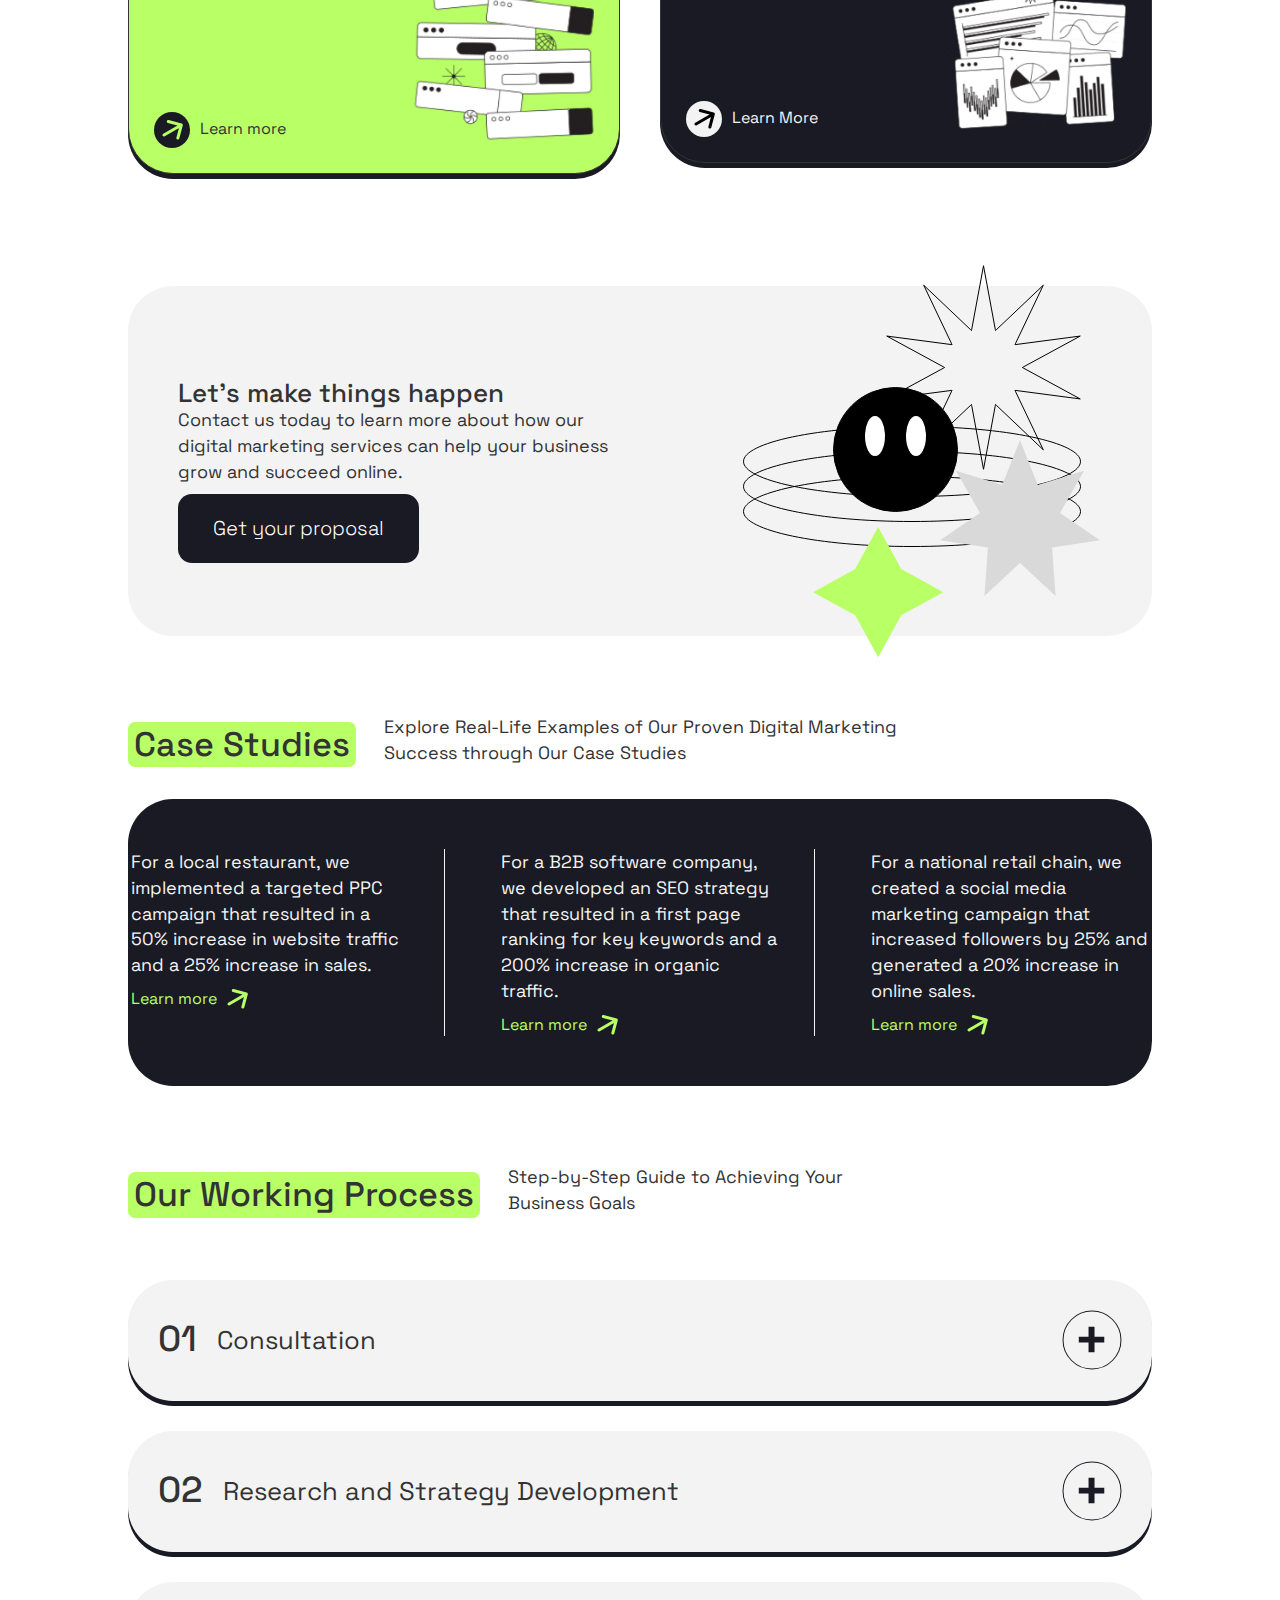
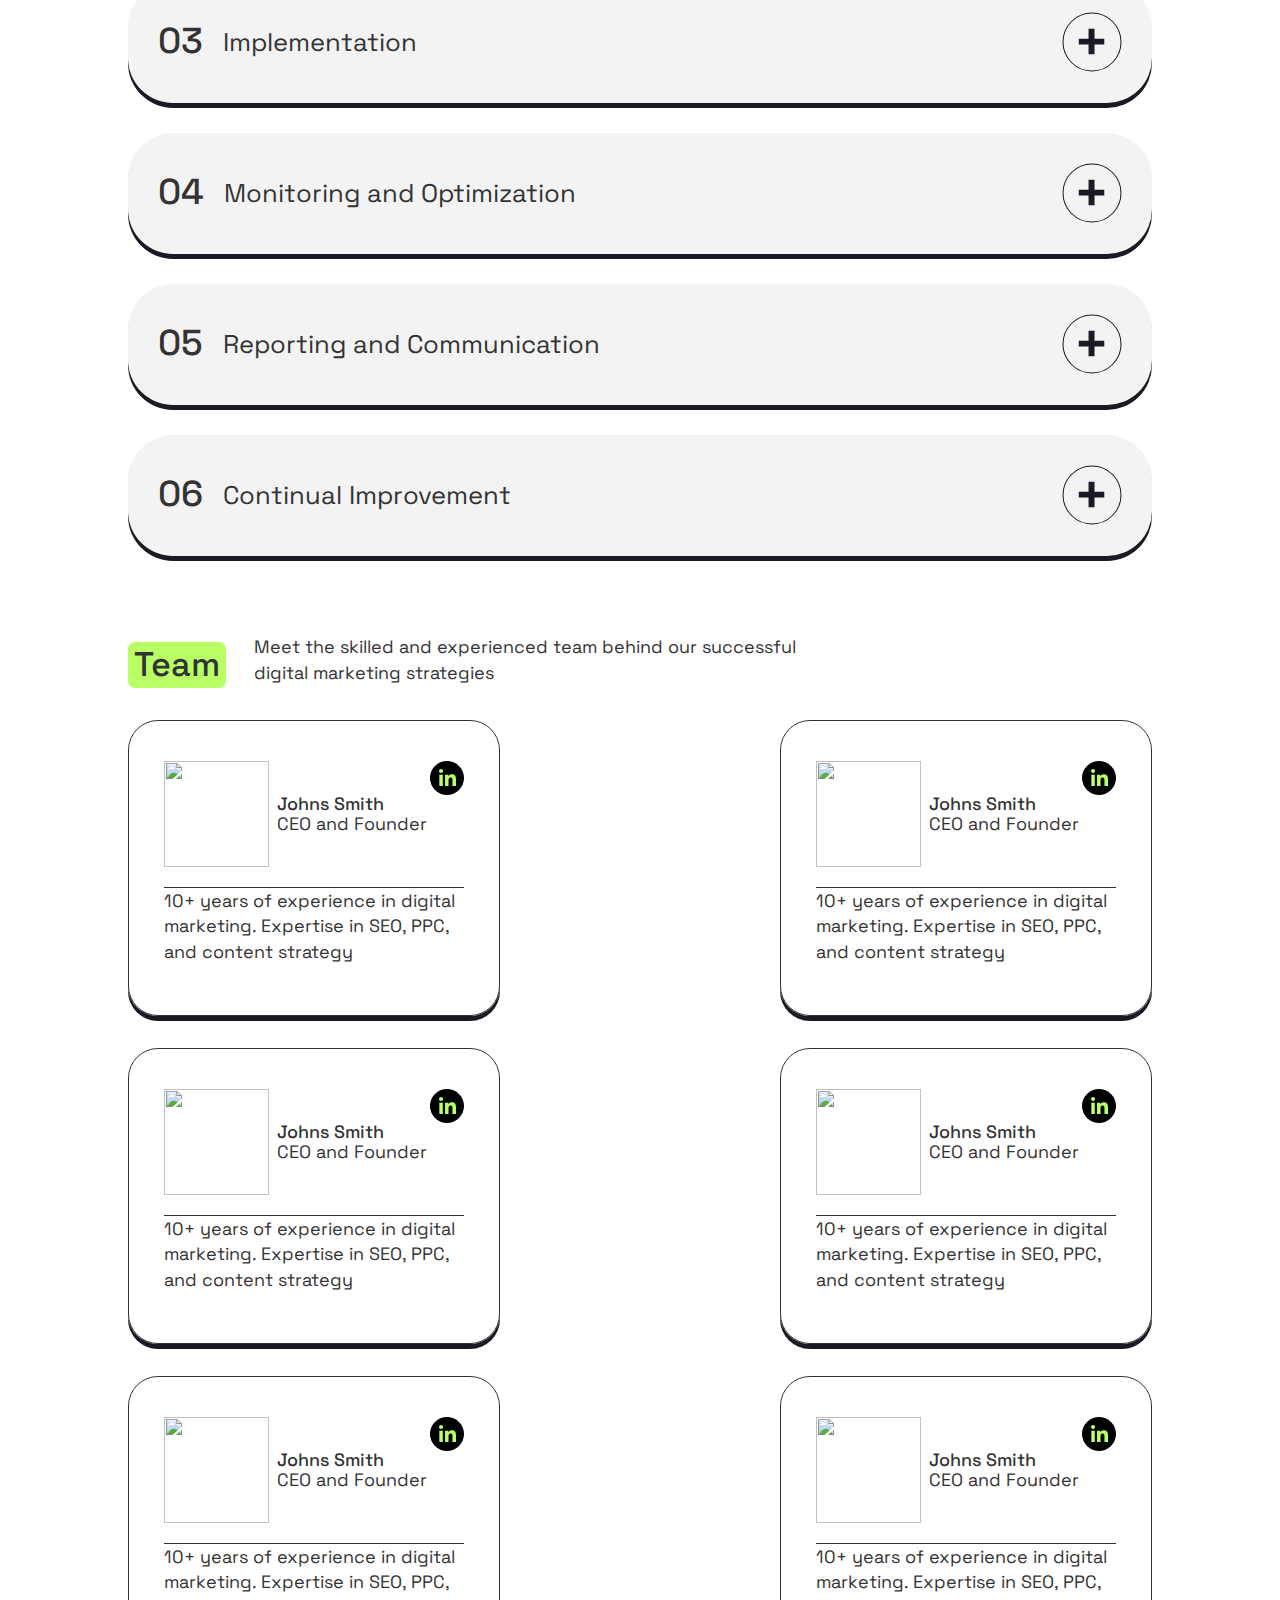
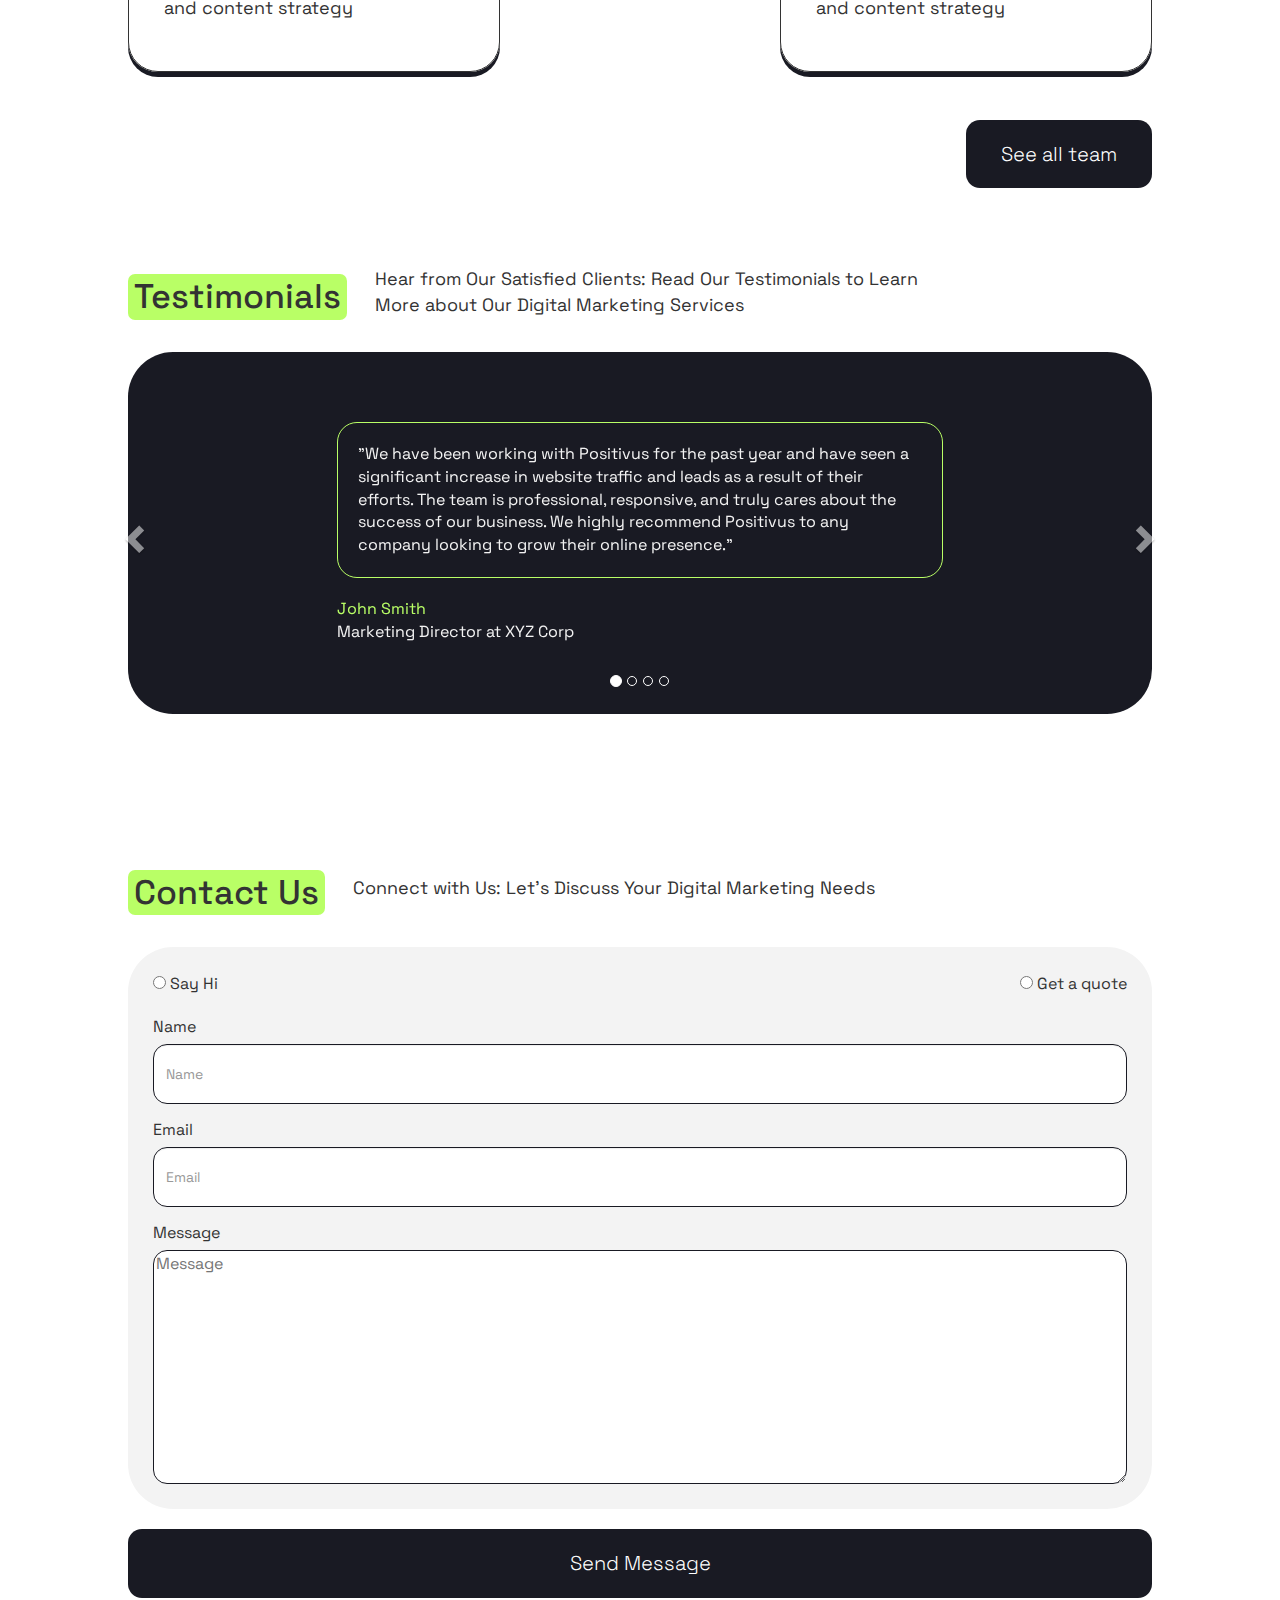
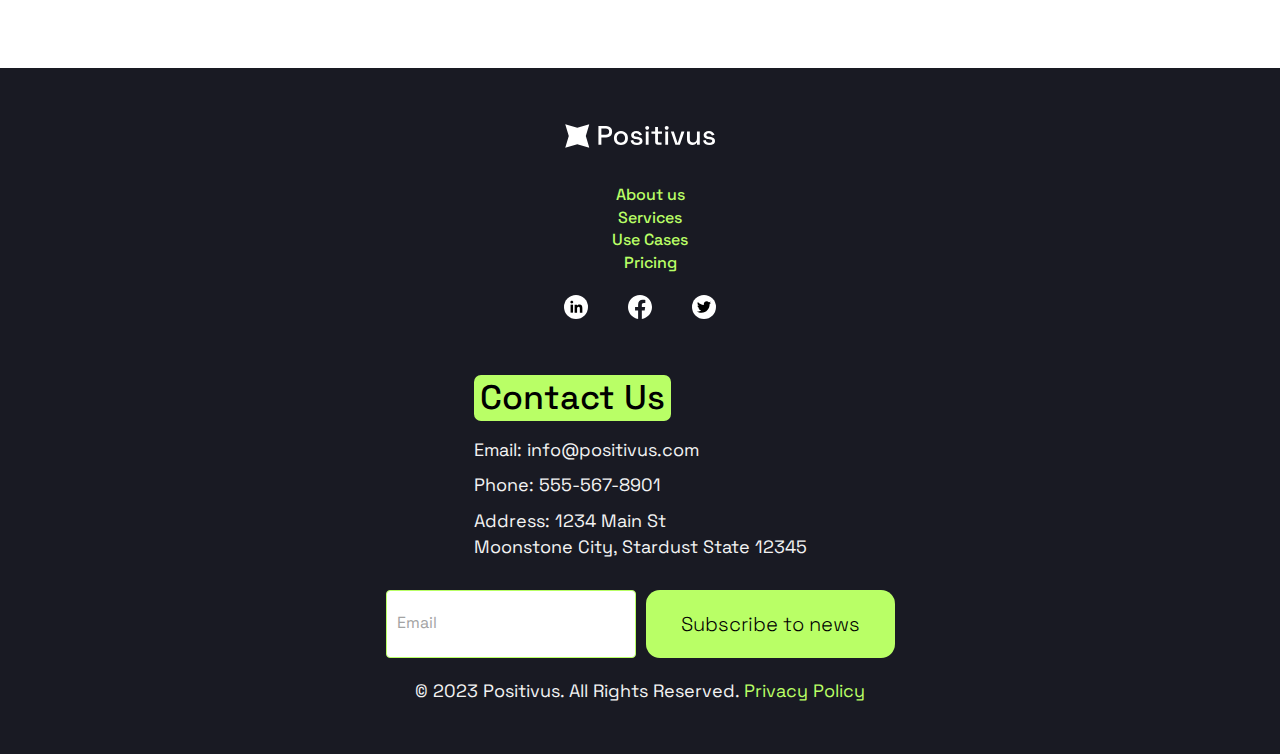
==== commit 9d9fa91f: "Personal Portfolio" ====
--- a/positivus/index.html
+++ b/positivus/index.html
@@ -4,7 +4,7 @@
 <head>
     <meta charset="UTF-8">
     <meta name="viewport" content="width=device-width, initial-scale=1.0">
-    <title>Positivus</title>
+    <title>Naina</title>
     <link rel="preconnect" href="https://fonts.googleapis.com">
     <link rel="preconnect" href="https://fonts.gstatic.com" crossorigin>
     <link href="https://fonts.googleapis.com/css2?family=Space+Grotesk:wght@300..700&display=swap" rel="stylesheet">
@@ -37,22 +37,27 @@
                 <button class="btn--outlined">Request a quote</button>
             </div>
         </header>
+        <div class="hero_note" style="margin: auto;">💡 This website is a sample!</div>
         <section class="hero show-sm">
-            <h1 class="hero__title">Navigating the digital landscape for success</h1>
+            <h1 class="hero__title">Navigating the Digital Landscape with Expertise</h1>
             <div class="hero__illustration"></div>
-            <p class="hero__description">Our digital marketing agency helps businesses grow and succeed online through a
-                range of services
-                including SEO, PPC, social media marketing, and content creation.</p>
-            <button class="btn--filled hero__button">Book a consultation</button>
+            <p class="hero__description">I’m a front-end developer passionate about crafting seamless, user-centric web
+                experiences. With expertise in Angular, React, and a keen eye for design, I bring innovative ideas to
+                life in the digital space.</p>
+            <button class="btn--filled hero__button">Let’s Collaborate</button>
         </section>
         <section class="hero hide-sm">
             <div class="hero__content">
-                <h1 class="hero__title">Navigating the digital landscape for success</h1>
-                <p class="hero__description">Our digital marketing agency helps businesses grow and succeed online
-                    through a
-                    range of services
-                    including SEO, PPC, social media marketing, and content creation.</p>
-                <button class="btn--filled hero__button">Book a consultation</button>
+                <h1 class="hero__title">Naina Elizabeth Sebastian</h1>
+                <p class="hero__description">I’m a front-end developer passionate about crafting seamless, user-centric
+                    web
+                    experiences. With expertise in Angular, React, and a keen eye for design, I bring innovative ideas
+                    to
+                    life in the digital space.
+                    <br>
+
+                </p>
+                <button class="btn--filled hero__button">Let's Collaborate</button>
             </div>
             <img class="hero__illustration-img" src="./img/hero-Illustration.svg" alt="" srcset="">
         </section>
@@ -508,43 +513,44 @@
             </div>
             <button class="btn--filled">Send Message</button>
         </section>
-        <section class="footer">
+
+    </div>
+    <section class="footer">
+        <div class="flex-wrap">
+            <img src="./img/positivus-logo-white.svg" alt="logo" class="logo">
             <div class="flex-wrap">
-                <img src="./img/positivus-logo-white.svg" alt="logo" class="logo">
-                <div class="flex-wrap">
-                    <a class="nav-item" href="">About us</a>
-                    <a class="nav-item" href="">Services</a>
-                    <a class="nav-item" href="">Use Cases</a>
-                    <a class="nav-item" href="">Pricing</a>
-                </div>
-                <div class="header__nav hide-sm">
-                    <img src="./img/linkedin.svg" alt="linkedin">
-                    <img src="./img/facebook.svg" alt="facebook">
-                    <img src="./img/twitter.svg" alt="twitter">
-                </div>
-            </div>
-            <div class="contact__info">
-                <h3 class="highlighter bg-neon-green">Contact Us:</h3>
-                <p>Email: info@positivus.com</p>
-                <p>Phone: 555-567-8901</p>
-                <p>Address: 1234 Main St <br> Moonstone City, Stardust State 12345</p>
-            </div>
-            <div class="newsletter">
-                <form action="#">
-                    <input type="email" placeholder="Email">
-                    <button class="btn--filled bg-neon-green" type="submit">Subscribe to news</button>
-                </form>
-            </div>
-            <div class="header__nav show-sm">
+                <a class="nav-item" href="">About us</a>
+                <a class="nav-item" href="">Services</a>
+                <a class="nav-item" href="">Use Cases</a>
+                <a class="nav-item" href="">Pricing</a>
+            </div>
+            <div class="header__nav hide-sm">
                 <img src="./img/linkedin.svg" alt="linkedin">
                 <img src="./img/facebook.svg" alt="facebook">
                 <img src="./img/twitter.svg" alt="twitter">
             </div>
-            <div class="footer__bottom">
-                <p>© 2023 Positivus. All Rights Reserved. <a href="#">Privacy Policy</a></p>
-            </div>
-        </section>
-    </div>
+        </div>
+        <div class="contact__info">
+            <h2 class="highlighter bg-neon-green " style="color: black;">Contact Us</h2>
+            <p>Email: info@positivus.com</p>
+            <p>Phone: 555-567-8901</p>
+            <p>Address: 1234 Main St <br> Moonstone City, Stardust State 12345</p>
+        </div>
+        <div class="newsletter">
+            <form action="#">
+                <input type="email" placeholder="Email">
+                <button class="btn--filled bg-neon-green" style="color: black;" type="submit">Subscribe to news</button>
+            </form>
+        </div>
+        <div class="header__nav show-sm">
+            <img src="./img/linkedin.svg" alt="linkedin">
+            <img src="./img/facebook.svg" alt="facebook">
+            <img src="./img/twitter.svg" alt="twitter">
+        </div>
+        <div class="footer__bottom">
+            <p>© 2023 Positivus. All Rights Reserved. <a href="#">Privacy Policy</a></p>
+        </div>
+    </section>
     <script src="./js/script.js"></script>
     <script>
         $(document).ready(function () {
--- a/positivus/css/styles.css
+++ b/positivus/css/styles.css
@@ -1,21 +1,23 @@
 :root {
-  --light-gray: #F3F3F3;
-  --dark-gray: #191A23;
-  --neon-green: #B9FF66;
+  --light-gray: #f3f3f3;
+  --dark-gray: #191a23;
+  --neon-green: #b9ff66;
   --black: #000000;
   --space-small: 6.25rem;
   --space-medium: 9.125rem;
-  --space-large: 12rem; 
+  --space-large: 12rem;
 }
 * {
   box-sizing: border-box;
   font-weight: 400;
 }
-html,body {
+html,
+body {
   margin: 0;
   padding: 0;
   font-size: 16px;
   display: flex;
+  flex-direction: column;
   justify-content: center;
   font-family: "Space Grotesk", sans-serif;
   font-optical-sizing: auto;
@@ -41,7 +43,7 @@
 }
 
 h1 {
-  font-size: clamp(36px,4vw,60px);
+  font-size: clamp(36px, 4vw, 60px);
   font-weight: 400;
   line-height: 1.2;
 }
@@ -50,15 +52,15 @@
   font-weight: 500;
 }
 h3 {
-  font-size: clamp(26px,2vw,30px);
+  font-size: clamp(26px, 2vw, 30px);
   font-weight: 500;
 }
 h4 {
-  font-size: clamp(18px,2vw,26px);
+  font-size: clamp(18px, 2vw, 26px);
   font-weight: 400;
 }
 p {
-  font-size: clamp(16px,1.2vw,20px);
+  font-size: clamp(16px, 1.2vw, 20px);
 }
 button {
   padding: 12px 24px;
@@ -87,7 +89,8 @@
   color: var(--dark-gray);
 }
 .logo {
-  height: 24px;width: 144px;
+  height: 24px;
+  width: 144px;
 }
 .companies__logo {
   height: 48px;
@@ -96,7 +99,7 @@
   border-radius: 7px;
   padding: 4px 6px;
   width: fit-content;
-  margin : 1rem 0;
+  margin: 1rem 0;
 }
 .show-sm {
   display: flex !important;
@@ -111,42 +114,44 @@
 
 @media only screen and (min-width: 1024px) {
   .logo {
-      height: 56px;
-      width: 220px;
+    height: 56px;
+    width: 220px;
   }
   .show-sm {
-      display: none !important;
+    display: none !important;
   }
   .hide-sm {
-      display: flex !important;
+    display: flex !important;
   }
   button.btn--filled {
-      padding: 20px 35px;
-      font-size: 20px;
-  }
-
-    p.hero__description {
-      line-height: 28px;
-    }
-    p {
-      font-size: clamp(18px,1.2vw,20px);
-    }
+    padding: 20px 35px;
+    font-size: 20px;
+  }
+
+  p.hero__description {
+    line-height: 28px;
+  }
+  p {
+    font-size: clamp(18px, 1.2vw, 20px);
+  }
 }
 
 /* Components */
 .content {
   padding: 0 1.2rem;
   width: 100vw;
-  overflow-y: hidden;
+  /* overflow-y: hidden; */
   max-width: 1440px;
   display: flex;
   flex-direction: column;
+  margin-left: auto;
+  margin-right: auto;
 }
 .header {
   display: flex;
   justify-content: space-between;
   align-items: center;
-  padding: .8rem 0;
+  padding: 0.8rem 0;
 }
 .header__menuitems {
   display: flex;
@@ -160,7 +165,7 @@
   right: 10px;
   top: calc(1.6rem + 26px);
   flex-direction: column;
-  width: 300px; 
+  width: 300px;
   padding: 20px;
   background-color: white;
   border-radius: 8px;
@@ -190,7 +195,7 @@
 }
 .hero__illustration {
   height: 200px;
-  background-image: url('../img/hero-Illustration.svg');
+  background-image: url("../img/hero-Illustration.svg");
   background-size: contain;
   background-repeat: no-repeat;
   background-position: center;
@@ -198,65 +203,63 @@
 }
 @media only screen and (min-width: 768px) {
   .content {
-      padding: 0 10vw;
+    padding: 0 10vw;
   }
   #headerMenuitems {
-      right: 80px;
-      top: calc(1.6rem + 20px);
+    right: 80px;
+    top: calc(1.6rem + 20px);
   }
 }
 
 @media only screen and (min-width: 1024px) {
   .hero.hide-sm {
-      flex-direction: row;
-      padding-left: 3vw;
-      margin-top: 3rem;
+    flex-direction: row;
+    padding-left: 3vw;
+    margin-top: 3rem;
   }
   .hero__content {
-      width: 50%;
+    width: 50%;
   }
   .hero__illustration-img {
-      width: 50%;
-
+    width: 50%;
   }
   .hero__title {
-      max-width: 540px;
-      margin-bottom: 35px;
+    max-width: 540px;
+    margin-bottom: 35px;
   }
   .hero__description {
-      width: 431px;
-      margin-bottom: 35px;
+    width: 431px;
+    margin-bottom: 35px;
   }
   .content {
-      padding: 0 10vw;
-      flex: 1;
+    padding: 0 10vw;
+    flex: 1;
   }
 }
 @media only screen and (min-width: 1600px) {
   .hero.hide-sm {
-      margin-top: 2rem;
-      padding-left: calc((--space-medium) - 1w);
-      align-items: center;
+    margin-top: 2rem;
+    padding-left: calc((--space-medium) - 1w);
+    align-items: center;
   }
   .content {
-      padding: 0 2vw;
-    }
-    .hero__illustration-img {
-      margin-left: -5%;
-      margin-top: 5%;
-    }
-    .header__nav {
-      gap: 40px;
-    }
-    .hero__illustration-img {
-      height: 515px;
-      width: 602px;
-
-    }
+    padding: 0 2vw;
+  }
+  .hero__illustration-img {
+    margin-left: -5%;
+    margin-top: 5%;
+  }
+  .header__nav {
+    gap: 40px;
+  }
+  .hero__illustration-img {
+    height: 515px;
+    width: 602px;
+  }
 }
 @media only screen and (min-width: 1900px) {
   .content {
-      padding: 0 4rem;
+    padding: 0 4rem;
   }
 }
 .companylogos {
@@ -271,7 +274,6 @@
 .companylogos__img {
   height: 48px;
   filter: grayscale(100%);
-
 }
 .services {
   padding-bottom: 10px;
@@ -320,13 +322,12 @@
   padding: 12px;
   align-items: center;
   justify-content: center;
-
 }
 .service__card-title-container {
   width: 300px;
 }
 
-@media only screen and (min-width: 1024px) { 
+@media only screen and (min-width: 1024px) {
   .section__intro {
     display: flex;
     flex-wrap: nowrap;
@@ -336,7 +337,7 @@
     margin-bottom: 1rem;
   }
   .section__description {
-    text-align:start;
+    text-align: start;
   }
   .service__card-list {
     display: flex;
@@ -344,7 +345,6 @@
     flex-wrap: wrap;
     gap: 2%;
     justify-content: space-between;
-
   }
   .service__card {
     width: 48%;
@@ -375,7 +375,6 @@
     max-height: 350px;
     align-items: center;
     justify-content: space-between;
-
   }
   .proposal__content {
     align-items: flex-start;
@@ -388,13 +387,13 @@
 }
 .casestudies__list {
   display: flex;
-  flex-wrap: nowrap; 
+  flex-wrap: nowrap;
   padding: 50px 0;
   border-radius: 45px;
-  overflow-y: hidden; 
+  overflow-y: hidden;
   overflow-x: auto;
   scroll-behavior: smooth; /* Smooth scrolling behavior when scrolling */
-  gap: 20px; 
+  gap: 20px;
   width: 100%;
 }
 .casestudies__card {
@@ -404,8 +403,8 @@
   padding: 28px 36px;
   width: 90%;
   white-space: normal;
-  flex: 0 0 auto; 
-  max-width: 350px; 
+  flex: 0 0 auto;
+  max-width: 350px;
 }
 .casestudies__card-description {
   width: 100%;
@@ -470,8 +469,8 @@
 .workingprocess__card-body {
   max-height: 0;
   overflow: hidden;
-  transition: max-height .2s ease, border-top .2s ease, padding-top .2s ease;
-  border-top: solid 1px transparent; 
+  transition: max-height 0.2s ease, border-top 0.2s ease, padding-top 0.2s ease;
+  border-top: solid 1px transparent;
 }
 .workingprocess__card-body.expanded {
   max-height: 1000px;
@@ -513,7 +512,7 @@
   padding-bottom: 20px;
   border-bottom: solid 1px;
 }
-.team__card-profile-details{
+.team__card-profile-details {
   margin-left: 5px;
 }
 .team__card-profile-details h4 {
@@ -589,7 +588,8 @@
   border-radius: 45px;
   font-size: 14px;
 }
-.carousel-control.right, .carousel-control.left {
+.carousel-control.right,
+.carousel-control.left {
   background-image: none;
 }
 .carousel-control.right {
@@ -610,7 +610,8 @@
   }
 }
 @media only screen and (min-width: 1124px) {
-  .carousel, .carousel-inner  {
+  .carousel,
+  .carousel-inner {
     display: flex;
     flex-direction: column;
     align-items: center;
@@ -627,7 +628,7 @@
     font-size: 16px;
   }
   .testimonial__slider {
-    font-size: 16px ;
+    font-size: 16px;
   }
 }
 .contact {
@@ -659,7 +660,8 @@
   border-color: var(--neon-green); /* Border color for checked state */
   accent-color: var(--neon-green);
 }
-.form-control, textarea {
+.form-control,
+textarea {
   border: 1px solid var(--dark-gray);
   border-radius: 14px;
 }
@@ -679,7 +681,7 @@
   flex-direction: column;
   align-items: center;
 }
-.footer a{
+.footer a {
   color: var(--light-gray);
   width: 100%;
   margin: 10px 0;
@@ -694,3 +696,92 @@
   margin-bottom: 20px;
 }
 /* Container styling */
+.footer {
+  background-color: #191a23;
+  color: #f3f3f3;
+  padding: 40px 20px;
+  text-align: center;
+}
+
+.footer .flex-wrap {
+  display: flex;
+  flex-wrap: wrap;
+  justify-content: space-between;
+  align-items: center;
+  margin-bottom: 20px;
+}
+
+.footer .logo {
+  max-width: 150px;
+  margin-bottom: 20px;
+}
+
+.footer .nav-item {
+  color: #b9ff66;
+  margin: 0 10px;
+  text-decoration: none;
+  font-weight: 500;
+}
+
+.footer .nav-item:hover {
+  text-decoration: underline;
+}
+
+.header__nav img {
+  width: 24px;
+  height: 24px;
+  margin: 0 10px;
+}
+
+.contact__info {
+  margin: 20px 0;
+  text-align: left;
+}
+
+.contact__info h3 {
+  margin-bottom: 10px;
+  font-size: 1.2rem;
+}
+
+.newsletter form {
+  display: flex;
+  justify-content: center;
+  gap: 10px;
+}
+
+.newsletter input[type="email"] {
+  padding: 10px;
+  border: 1px solid #b9ff66;
+  border-radius: 4px;
+  outline: none;
+  width: 250px;
+}
+
+.newsletter input[type="email"]::placeholder {
+  color: #a3a3a3;
+}
+
+.btn--filled:hover {
+  background-color: #a7eb5b;
+}
+
+.footer__bottom {
+  margin-top: 20px;
+  font-size: 0.9rem;
+}
+
+.footer__bottom a {
+  color: #b9ff66;
+  text-decoration: none;
+}
+
+.footer__bottom a:hover {
+  text-decoration: underline;
+}
+.hero_note {
+  padding: 0.5rem 1rem;
+  border: dashed red 1px;
+  border-radius: 24px;
+  width: fit-content;
+  font-weight: 800;
+}
